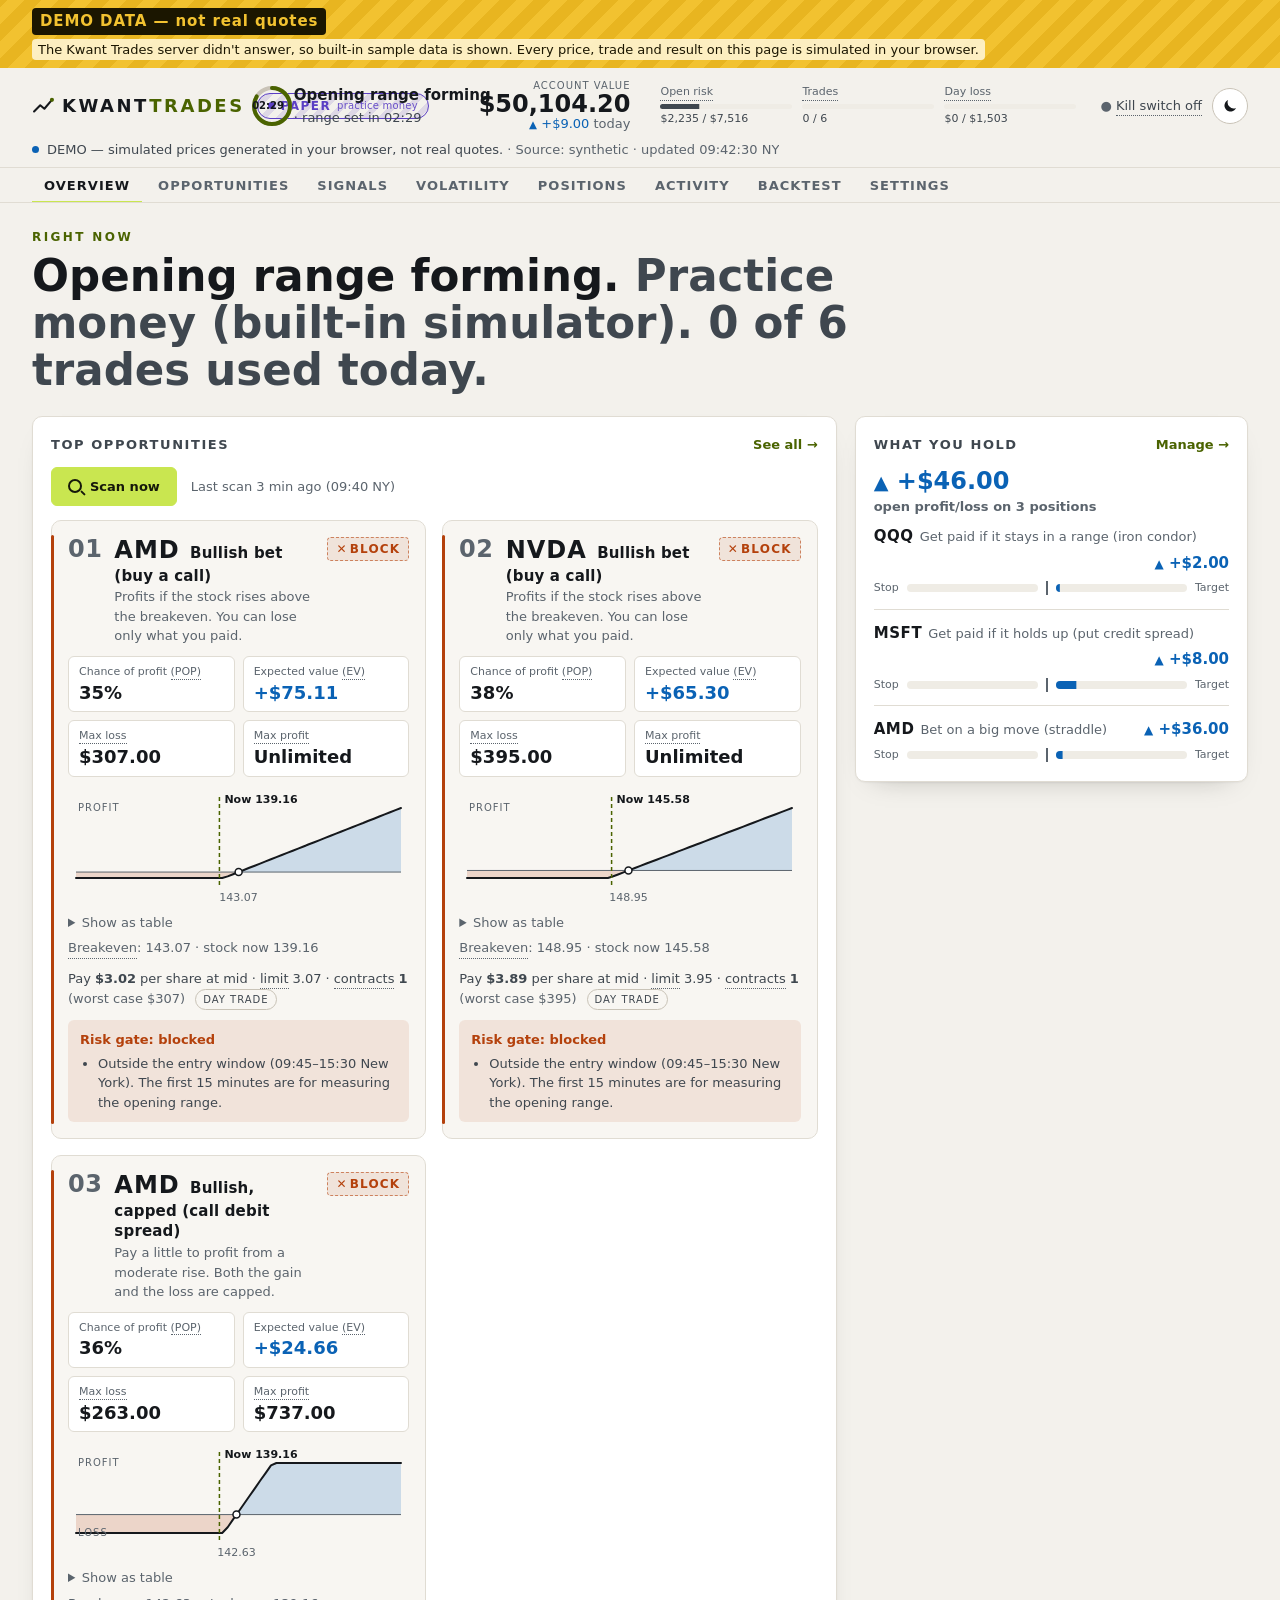
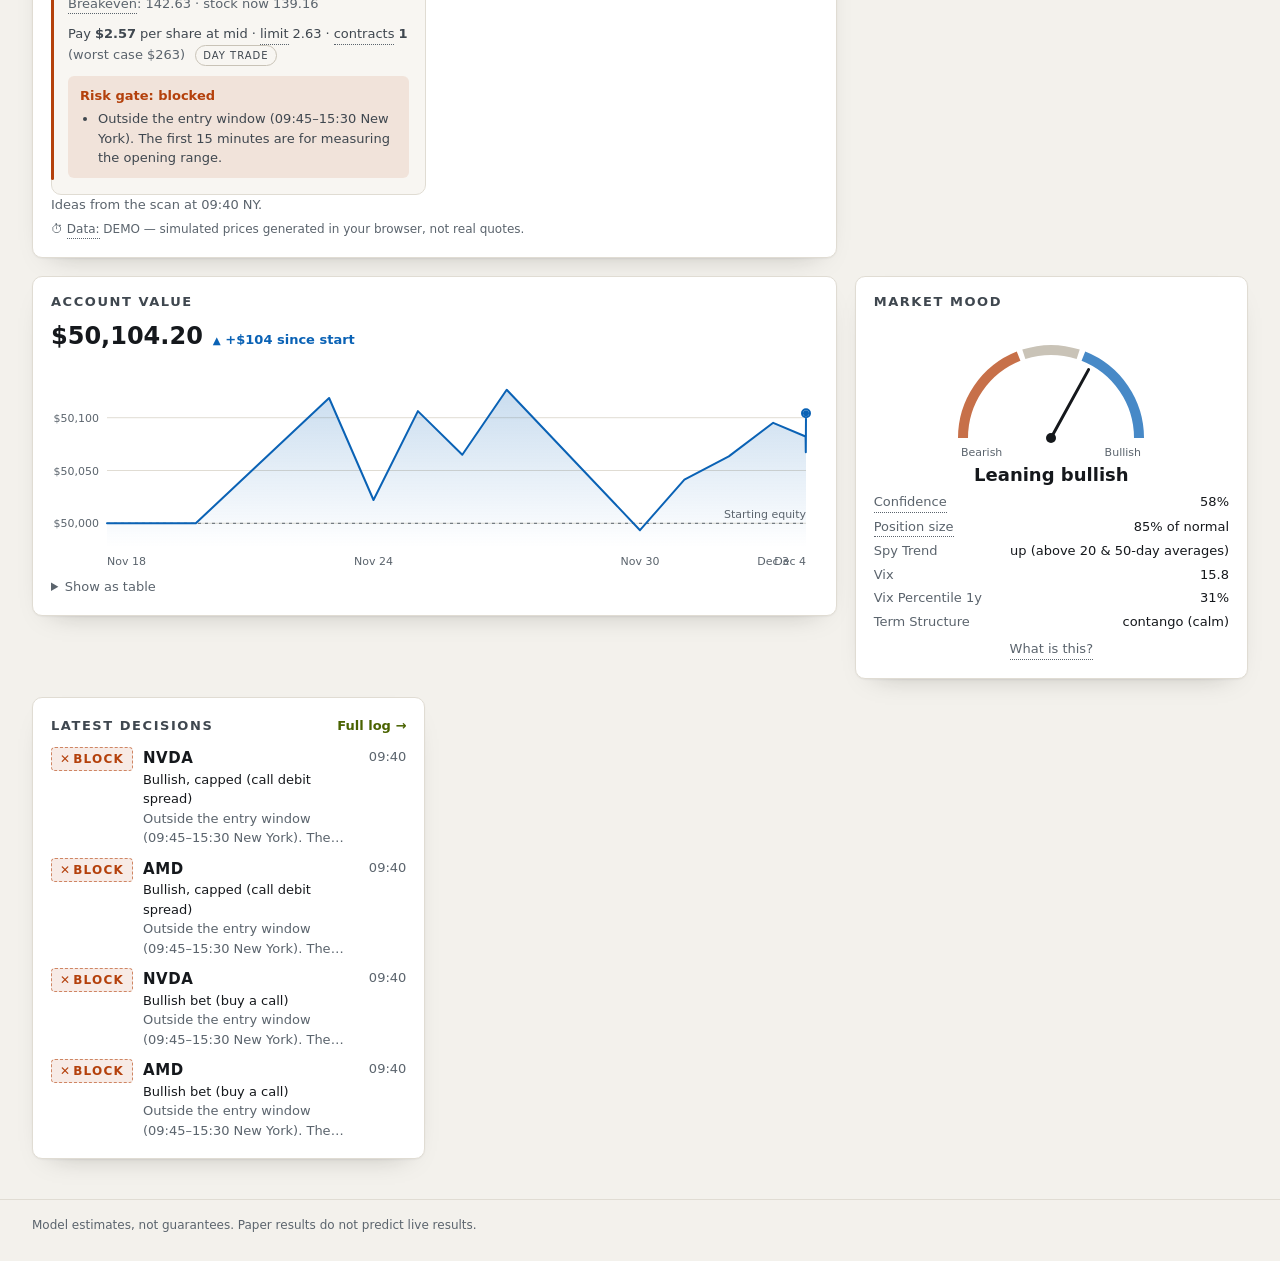
==== kwanttrades/web/static/index.html @ 441bd04f "Initial commit: Kwant Trades Options scanning and paper-trading system: volatility surface and forec" ====
<!doctype html>
<html lang="en">
<head>
  <meta charset="utf-8">
  <meta name="viewport" content="width=device-width, initial-scale=1, viewport-fit=cover">
  <meta name="theme-color" content="#0f1215">
  <meta name="apple-mobile-web-app-capable" content="yes">
  <meta name="mobile-web-app-capable" content="yes">
  <meta name="apple-mobile-web-app-status-bar-style" content="black-translucent">
  <meta name="apple-mobile-web-app-title" content="Kwant Trades">
  <link rel="manifest" href="manifest.webmanifest">
  <link rel="apple-touch-icon" href="icons/apple-touch-icon.png">
  <meta name="color-scheme" content="dark light">
  <meta name="referrer" content="no-referrer">
  <title>Kwant Trades</title>
  <link rel="icon" type="image/svg+xml" href="data:image/svg+xml,%3Csvg xmlns='http://www.w3.org/2000/svg' viewBox='0 0 32 32'%3E%3Crect width='32' height='32' rx='7' fill='%230f1215'/%3E%3Cpath d='M5 23 L13 15 L18 19 L27 9' fill='none' stroke='%23d5f25e' stroke-width='3' stroke-linecap='round' stroke-linejoin='round'/%3E%3Ccircle cx='27' cy='9' r='2.6' fill='%23d5f25e'/%3E%3C/svg%3E">
  <script src="js/theme.js"></script>
  <link rel="stylesheet" href="css/app.css">
  <script src="js/pwa.js"></script>
  <script type="module" src="js/main.js"></script>
</head>
<body>
  <a class="skip" href="#main">Skip to content</a>
  <div id="app">
    <main id="main" tabindex="-1"></main>
    <footer class="foot" role="contentinfo">
      <p>Model estimates, not guarantees. Paper results do not predict live results.</p>
    </footer>
  </div>
  <div id="toasts" class="toasts" aria-live="polite"></div>
  <div id="live" class="sr-only" aria-live="polite" aria-atomic="true"></div>
  <noscript><p style="padding:24px">Kwant Trades's dashboard needs JavaScript.</p></noscript>
</body>
</html>
---- kwanttrades/web/static/css/app.css ----
/* Kwant Trades — trading-desk dashboard. Charcoal + bone, one acid-lime accent,
   gain = blue / loss = orange (colour-blind safe, always paired with sign/arrow). */

:root, :root[data-theme="dark"] {
  --bg: #0f1215;
  --surface: #161a1e;
  --surface-2: #1c2126;
  --surface-3: #232a30;
  --line: #2a3239;
  --line-strong: #3a444d;
  --ink: #ebe8e1;
  --ink-2: #b4bbc2;
  --ink-3: #8d969f;
  --accent: #d5f25e;
  --accent-ink: #11140a;
  --accent-text: #d5f25e;
  --accent-soft: rgba(213, 242, 94, 0.12);
  --gain: #63b3ff;
  --gain-soft: rgba(99, 179, 255, 0.16);
  --loss: #ff8f5a;
  --loss-soft: rgba(255, 143, 90, 0.16);
  --warn: #f4c95d;
  --warn-soft: rgba(244, 201, 93, 0.14);
  --practice: #b9a5ff;
  --shadow: 0 1px 0 rgba(255,255,255,0.03) inset, 0 10px 30px -18px rgba(0,0,0,0.8);
  --demo-a: #f4c95d;
  --demo-b: #1d1a10;
  color-scheme: dark;
}
:root[data-theme="light"] {
  --bg: #f3f1ec;
  --surface: #ffffff;
  --surface-2: #f8f6f2;
  --surface-3: #efece5;
  --line: #e0dcd3;
  --line-strong: #c9c3b7;
  --ink: #15181c;
  --ink-2: #3f474f;
  --ink-3: #5b646d;
  --accent: #c9e650;
  --accent-ink: #15180a;
  --accent-text: #4a6300;
  --accent-soft: rgba(110, 140, 0, 0.12);
  --gain: #0a62b5;
  --gain-soft: rgba(10, 98, 181, 0.1);
  --loss: #b4410c;
  --loss-soft: rgba(180, 65, 12, 0.1);
  --warn: #8a6100;
  --warn-soft: rgba(196, 140, 0, 0.14);
  --practice: #5b3fc4;
  --shadow: 0 1px 2px rgba(20, 20, 10, 0.05), 0 12px 28px -20px rgba(20, 20, 10, 0.35);
  --demo-a: #f2c230;
  --demo-b: #fff6d6;
  color-scheme: light;
}

:root {
  --font-display: "Bahnschrift", "DIN Alternate", "Barlow Semi Condensed", "Roboto Condensed", "Arial Narrow", system-ui, sans-serif;
  --font-body: "Segoe UI Variable Text", "Segoe UI", system-ui, -apple-system, "Helvetica Neue", Roboto, Arial, sans-serif;
  --font-mono: "Cascadia Mono", "SF Mono", ui-monospace, Consolas, monospace;
  --fs-xs: 0.75rem; --fs-s: 0.8125rem; --fs-m: 0.9375rem; --fs-l: 1.125rem; --fs-xl: 1.5rem; --fs-2xl: 2.125rem; --fs-3xl: 3.25rem;
  --r: 10px; --r-s: 6px;
  --gutter: clamp(16px, 3vw, 32px);
  --ease: cubic-bezier(0.2, 0.7, 0.2, 1);
  --spring: cubic-bezier(0.3, 1.4, 0.5, 1);
}

*, *::before, *::after { box-sizing: border-box; }
[hidden] { display: none !important; }
html { -webkit-text-size-adjust: 100%; }
body {
  margin: 0; background: var(--bg); color: var(--ink);
  font: 400 var(--fs-m)/1.5 var(--font-body);
  font-feature-settings: "tnum" 1; overflow-x: hidden;
  transition: background-color .3s var(--ease), color .3s var(--ease);
}
h1, h2, h3, h4 { font-family: var(--font-display); font-weight: 600; letter-spacing: 0.01em; margin: 0; line-height: 1.15; }
p { margin: 0; }
a { color: var(--accent-text); }
button, input, select, textarea { font: inherit; color: inherit; }
.num, .val, td.num, dd { font-variant-numeric: tabular-nums; }
.mono { font-family: var(--font-mono); font-size: var(--fs-xs); word-break: break-all; }
.small { font-size: var(--fs-s); }
.muted { color: var(--ink-3); }
.sr-only { position: absolute !important; width: 1px; height: 1px; overflow: hidden; clip: rect(0 0 0 0); white-space: nowrap; }
.skip { position: absolute; left: 12px; top: -60px; z-index: 100; background: var(--accent); color: var(--accent-ink); padding: 8px 14px; border-radius: var(--r-s); font-weight: 600; }
.skip:focus { top: 12px; }
:focus-visible { outline: 2px solid var(--accent-text); outline-offset: 2px; border-radius: 4px; }
[data-theme="dark"] :focus-visible { outline-color: var(--accent); }

/* ---------------------------------------------------------------- demo banner */
.demo-banner {
  display: flex; flex-wrap: wrap; gap: 4px 12px; align-items: center;
  padding: 8px var(--gutter);
  background: repeating-linear-gradient(-45deg, var(--demo-a) 0 12px, #e8b520 12px 24px);
  color: #1b1600; font-size: var(--fs-s);
}
.demo-banner strong { font-family: var(--font-display); font-size: var(--fs-m); letter-spacing: .06em; background: #1b1600; color: var(--demo-a); padding: 2px 8px; border-radius: 4px; }
.demo-banner span { background: rgba(255, 246, 214, .88); padding: 1px 6px; border-radius: 4px; }
.demo-exit { color: #1b1600; font-weight: 600; margin-left: auto; background: rgba(255,246,214,.88); padding: 1px 6px; border-radius: 4px; }

/* ---------------------------------------------------------------- header strip */
.hdr {
  position: sticky; top: 0; z-index: 50;
  background: color-mix(in srgb, var(--bg) 88%, transparent);
  backdrop-filter: blur(10px); -webkit-backdrop-filter: blur(10px);
  border-bottom: 1px solid var(--line);
}
.hdr-row {
  display: grid; align-items: center; gap: 12px 24px;
  grid-template-columns: auto auto 1fr auto auto;
  grid-template-areas: "id market eq meters tools";
  padding: 10px var(--gutter) 6px;
}
.hdr-id { grid-area: id; display: flex; align-items: center; gap: 12px; min-width: 0; }
.hdr-market { grid-area: market; display: flex; align-items: center; gap: 10px; min-width: 0; }
.hdr-eq { grid-area: eq; display: grid; justify-items: end; line-height: 1.1; border-radius: var(--r-s); padding: 2px 6px; }
.meters { grid-area: meters; display: grid; grid-template-columns: repeat(3, minmax(92px, 132px)); gap: 10px; }
.hdr-tools { grid-area: tools; display: flex; align-items: center; gap: 10px; }
.hdr-sub { display: flex; align-items: center; gap: 8px; padding: 0 var(--gutter) 8px; color: var(--ink-2); min-width: 0; }
.hdr-note { min-width: 0; overflow: hidden; text-overflow: ellipsis; }
.warn-txt { color: var(--warn); font-weight: 600; }

.brand { display: inline-flex; align-items: center; gap: 8px; text-decoration: none; color: var(--ink); }
.brand-word { font-family: var(--font-display); font-weight: 700; font-size: var(--fs-l); letter-spacing: .14em; }
.brand-edge { color: var(--accent-text); }
.bm-line { fill: none; stroke: var(--ink); stroke-width: 3; stroke-linecap: round; stroke-linejoin: round; }
.bm-dot { fill: var(--accent); }
[data-theme="light"] .bm-dot { fill: var(--accent-text); }

.mode-badge {
  display: inline-flex; align-items: center; gap: 6px; white-space: nowrap;
  font: 600 var(--fs-xs)/1 var(--font-display); letter-spacing: .12em;
  padding: 6px 10px; border-radius: 999px; border: 1px solid var(--line-strong); color: var(--ink-2);
}
.mb-dot { width: 7px; height: 7px; border-radius: 50%; background: var(--ink-3); }
.mode-scan .mb-dot, .mode-shadow .mb-dot { background: var(--accent-text); animation: blink 1.6s ease-in-out infinite; }
[data-theme="dark"] .mode-scan .mb-dot, [data-theme="dark"] .mode-shadow .mb-dot { background: var(--accent); }
.mode-badge.practice {
  color: var(--practice); border-color: var(--practice);
  background: repeating-linear-gradient(-45deg, transparent 0 6px, color-mix(in srgb, var(--practice) 14%, transparent) 6px 12px);
}
.mode-badge.practice .mb-dot { background: var(--practice); animation: blink 1.6s ease-in-out infinite; }
.mb-sub { font: 500 10px/1 var(--font-body); letter-spacing: .02em; text-transform: none; opacity: .9; }

.mk-text { display: grid; gap: 2px; min-width: 0; }
.mk-state { font-family: var(--font-display); font-weight: 600; font-size: var(--fs-m); white-space: nowrap; }
.mk-count { color: var(--ink-2); font-size: var(--fs-s); white-space: nowrap; }
.mk-visual { position: relative; display: inline-grid; place-items: center; min-width: 14px; }
.ring-txt { position: absolute; font-size: 10px; font-weight: 600; }
.ring-bg { fill: none; stroke: var(--line-strong); }
.ring-fg { fill: none; stroke: var(--accent); stroke-linecap: round; transition: stroke-dashoffset 1s linear; }
[data-theme="light"] .ring-fg { stroke: var(--accent-text); }
.mk-dot { width: 10px; height: 10px; border-radius: 50%; background: var(--ink-3); }
.mk-dot.open { background: var(--gain); box-shadow: 0 0 0 0 var(--gain); animation: ping 2.4s var(--ease) infinite; }
.mk-dot.pre { background: var(--warn); }
.mk-dot.closed { background: transparent; border: 2px solid var(--ink-3); }

.bar { display: block; height: 4px; border-radius: 4px; background: var(--surface-3); overflow: hidden; width: 140px; max-width: 100%; }
.bar-fill { display: block; height: 100%; width: 100%; background: var(--accent); transform-origin: left; transition: transform .8s var(--ease); }
[data-theme="light"] .bar-fill { background: var(--accent-text); }

.eq-lbl { color: var(--ink-3); text-transform: uppercase; letter-spacing: .1em; font-size: 10px; }
.eq-val { font-family: var(--font-display); font-size: var(--fs-xl); font-weight: 600; }
.eq-day { white-space: nowrap; }

.hm { display: grid; gap: 3px; min-width: 0; }
.hm-lbl { color: var(--ink-3); font-size: 11px; white-space: nowrap; }
.meter { display: grid; gap: 2px; }
.meter-track { display: block; height: 5px; border-radius: 5px; background: var(--surface-3); overflow: hidden; }
.meter-fill { display: block; height: 100%; width: 100%; transform-origin: left; background: var(--ink-2); transition: transform .8s var(--ease), background-color .3s; }
.meter.hot .meter-fill { background: var(--warn); }
.meter.max .meter-fill { background: var(--loss); }
.meter-text { font-size: 11px; color: var(--ink-2); white-space: nowrap; font-variant-numeric: tabular-nums; }

.kill { font-size: var(--fs-s); white-space: nowrap; }
.kill-off { color: var(--ink-3); }
.kill-off .term { color: var(--ink-2); }
.kill-on { color: var(--accent-ink); background: var(--loss); padding: 4px 10px; border-radius: 999px; font-weight: 700; animation: alarm 1.2s ease-in-out infinite; }
.kill-on .term { color: inherit; border-color: currentColor; }

.live-dot { width: 7px; height: 7px; border-radius: 50%; background: var(--gain); flex: none; }
.live-dot.beat { animation: beat .9s var(--ease); }
.live-dot.stale { background: var(--warn); }

.icon-btn {
  display: inline-grid; place-items: center; width: 36px; height: 36px; border-radius: 50%;
  border: 1px solid var(--line-strong); background: var(--surface); cursor: pointer;
  transition: transform .2s var(--spring), background-color .2s;
}
.icon-btn:hover { background: var(--surface-3); }
.icon-btn:active { transform: scale(.92); }
.ico { fill: none; stroke: currentColor; stroke-width: 1.8; stroke-linecap: round; }
.ico-moon { fill: currentColor; stroke: none; }
.theme-btn .ico { grid-area: 1 / 1; transition: transform .45s var(--spring), opacity .25s; }
[data-theme="dark"] .theme-btn .ico-moon, [data-theme="light"] .theme-btn .ico-sun { transform: rotate(-90deg) scale(.4); opacity: 0; }

/* ---------------------------------------------------------------- tabs */
.tabs { position: relative; border-bottom: 1px solid var(--line); overflow-x: auto; scrollbar-width: none; padding: 0 var(--gutter); }
.tabs::-webkit-scrollbar { display: none; }
.tabs ul { display: flex; gap: 4px; list-style: none; margin: 0; padding: 0; width: max-content; }
.tabs a {
  display: block; padding: 11px 12px 10px; text-decoration: none; color: var(--ink-3);
  font: 600 var(--fs-s)/1 var(--font-display); letter-spacing: .08em; text-transform: uppercase; white-space: nowrap;
  transition: color .2s;
}
.tabs a:hover { color: var(--ink); }
.tabs a[aria-current="page"] { color: var(--ink); }
.tab-ink {
  position: absolute; left: 0; bottom: -1px; height: 2px; width: 100px; background: var(--accent);
  transform-origin: left; transition: transform .35s var(--ease);
}
.tabs ul { position: relative; }
.tab-ink { margin-left: var(--gutter); }

/* ---------------------------------------------------------------- layout */
main { padding: 22px var(--gutter) 40px; max-width: 1480px; margin: 0 auto; outline: none; min-height: 60vh; }
.view { opacity: 0; transform: translateY(8px); transition: opacity .28s var(--ease), transform .28s var(--ease); }
.view.in { opacity: 1; transform: none; }
.view.out { opacity: 0; transform: translateY(-6px); transition-duration: .14s; }
div.grid { display: grid; grid-template-columns: repeat(3, minmax(0, 1fr)); gap: 18px; align-items: start; }
div.grid.inner { grid-template-columns: repeat(3, minmax(0, 1fr)); }
.span-2 { grid-column: span 2; }
.span-3 { grid-column: 1 / -1; }
.vol-host { min-width: 0; }

.panel {
  background: var(--surface); border: 1px solid var(--line); border-radius: var(--r);
  padding: 18px; box-shadow: var(--shadow); min-width: 0;
}
.panel.bare { background: transparent; border: 0; box-shadow: none; padding: 0; }
.panel.bare > .panel-head { display: none; }
.panel-head { display: flex; align-items: baseline; justify-content: space-between; gap: 12px; margin-bottom: 12px; }
.panel-head h2 { font-size: var(--fs-s); text-transform: uppercase; letter-spacing: .12em; color: var(--ink-2); }
.panel-note { color: var(--ink-3); font-size: var(--fs-s); margin: -4px 0 12px; }
.toolbar { display: grid; gap: 10px; }
.toolbar-row { display: flex; flex-wrap: wrap; align-items: flex-start; justify-content: space-between; gap: 16px; }
.screen-title { font-size: var(--fs-2xl); font-weight: 700; letter-spacing: .01em; margin-bottom: 4px; }
.list-meta { margin: 0 0 10px; }

.hero { padding: 6px 0 22px; max-width: 980px; }
.eyebrow { font: 600 var(--fs-xs)/1 var(--font-display); letter-spacing: .2em; text-transform: uppercase; color: var(--accent-text); margin-bottom: 10px; }
.hero-line { font-family: var(--font-display); font-size: clamp(1.5rem, 3.4vw, var(--fs-3xl)); line-height: 1.08; font-weight: 600; color: var(--ink-2); }
.hero-line .hl { color: var(--ink); }

.card-grid { display: grid; gap: 16px; }
.card-grid.two { grid-template-columns: repeat(auto-fill, minmax(min(100%, 420px), 1fr)); }
.card-grid.three { grid-template-columns: repeat(auto-fill, minmax(min(100%, 260px), 1fr)); }
.card {
  background: var(--surface-2); border: 1px solid var(--line); border-radius: var(--r); padding: 16px;
  display: grid; gap: 10px; align-content: start; min-width: 0; position: relative;
  transition: border-color .2s, transform .25s var(--ease);
}
.panel.bare .card { background: var(--surface); box-shadow: var(--shadow); }
.card:hover { border-color: var(--line-strong); }
.card h4 { font-size: var(--fs-xs); text-transform: uppercase; letter-spacing: .12em; color: var(--ink-3); margin-top: 4px; }

/* ---------------------------------------------------------------- idea cards */
.idea::before { content: ""; position: absolute; left: -1px; top: 14px; bottom: 14px; width: 3px; border-radius: 3px; background: var(--line-strong); }
.idea.is-pass::before { background: var(--gain); }
.idea.is-block::before { background: var(--loss); }
.idea-head { display: grid; grid-template-columns: auto 1fr auto; gap: 12px; align-items: start; }
.rank { font: 700 var(--fs-xl)/1 var(--font-display); color: var(--ink-3); letter-spacing: .02em; }
.idea-title h3 { font-size: var(--fs-l); }
.sym { font-family: var(--font-display); font-weight: 700; letter-spacing: .04em; }
.idea-title .sym { font-size: var(--fs-xl); margin-right: 4px; }
.strat-label { font-family: var(--font-body); font-weight: 600; font-size: var(--fs-m); color: var(--ink); }
.strat-what { color: var(--ink-3); font-size: var(--fs-s); margin-top: 2px; }
.stats { display: grid; grid-template-columns: repeat(4, minmax(0, 1fr)); gap: 8px; margin: 0; }
.stats.four dd { white-space: normal; }
.card-grid.three .stats { grid-template-columns: repeat(2, minmax(0, 1fr)); }
.stats.four { grid-template-columns: repeat(4, minmax(0, 1fr)); }
.stat { background: var(--surface); border: 1px solid var(--line); border-radius: var(--r-s); padding: 8px 10px; min-width: 0; }
.panel.bare .card .stat { background: var(--surface-2); }
.stat dt { font-size: 11px; color: var(--ink-3); line-height: 1.25; }
.stat dd { margin: 2px 0 0; font: 600 var(--fs-l)/1.2 var(--font-display); white-space: nowrap; overflow: hidden; text-overflow: ellipsis; }
.stat dd.gain, .val.gain, .gain { color: var(--gain); }
.stat dd.loss, .val.loss, .loss { color: var(--loss); }
.val.flat { color: var(--ink-2); }
.val { white-space: nowrap; }
.arw { font-size: .8em; }
.price-line { color: var(--ink-2); display: flex; flex-wrap: wrap; gap: 0 4px; align-items: baseline; }
.be-line { margin-top: -4px; }
.pill { display: inline-block; font-size: 10px; text-transform: uppercase; letter-spacing: .1em; border: 1px solid var(--line-strong); border-radius: 999px; padding: 2px 7px; color: var(--ink-2); margin-left: 6px; }
.rationale { margin: 0; padding-left: 18px; color: var(--ink-2); font-size: var(--fs-s); display: grid; gap: 4px; }
.rationale li::marker { color: var(--accent-text); }
.greeks { line-height: 1.8; }

.chip { display: inline-flex; align-items: center; gap: 2px; font: 700 var(--fs-xs)/1 var(--font-display); letter-spacing: .1em; padding: 5px 8px; border-radius: 4px; white-space: nowrap; }
.chip.pass { background: var(--gain-soft); color: var(--gain); border: 1px solid color-mix(in srgb, var(--gain) 45%, transparent); }
.chip.block { background: var(--loss-soft); color: var(--loss); border: 1px dashed color-mix(in srgb, var(--loss) 60%, transparent); }
.chip.neutral { color: var(--ink-3); border: 1px solid var(--line); }

.decision { border-radius: var(--r-s); padding: 10px 12px; font-size: var(--fs-s); }
.decision.pass { background: var(--gain-soft); }
.decision.block { background: var(--loss-soft); }
.decision.none { background: var(--surface-3); }
.decision-title { font-weight: 700; margin-bottom: 4px; }
.decision.pass .decision-title { color: var(--gain); }
.decision.block .decision-title { color: var(--loss); }
.decision ul { margin: 0; padding-left: 18px; color: var(--ink-2); }

.side { font-weight: 700; font-size: var(--fs-xs); text-transform: uppercase; letter-spacing: .08em; }
.side.buy { color: var(--gain); }
.side.sell { color: var(--loss); }
.flag { display: inline-block; font-size: 11px; font-weight: 700; padding: 2px 7px; border-radius: 999px; white-space: nowrap; cursor: help; }
.flag.cheap { color: var(--gain); background: var(--gain-soft); }
.flag.rich { color: var(--loss); background: var(--loss-soft); }

/* jargon term */
.term {
  background: none; border: 0; padding: 0; margin: 0; cursor: help; color: inherit; font: inherit;
  border-bottom: 1px dotted var(--ink-3); line-height: inherit; text-align: inherit;
}
.term:hover { color: var(--ink); border-bottom-color: var(--accent-text); }
.lbl { display: inline; }
.tip {
  position: fixed; left: 0; top: 0; z-index: 90; pointer-events: none;
  background: var(--ink); color: var(--bg); border-radius: var(--r-s); padding: 10px 12px; font-size: var(--fs-s); line-height: 1.4;
  display: grid; gap: 3px; box-shadow: 0 12px 30px -10px rgba(0,0,0,.5);
}
.tip strong { font-family: var(--font-display); letter-spacing: .04em; }
.tip.in { animation: tipIn .16s var(--ease); }

/* tables */
.tbl-wrap { overflow-x: auto; max-width: 100%; border-radius: var(--r-s); }
.tbl-wrap.tall { max-height: 420px; overflow-y: auto; }
.tbl { width: 100%; border-collapse: collapse; font-size: var(--fs-s); }
.tbl th { text-align: left; font-weight: 600; color: var(--ink-3); font-size: 11px; text-transform: uppercase; letter-spacing: .08em; padding: 8px 10px; border-bottom: 1px solid var(--line-strong); white-space: nowrap; position: sticky; top: 0; background: var(--surface); }
.tbl td { padding: 9px 10px; border-bottom: 1px solid var(--line); vertical-align: top; }
.tbl.compact td, .tbl.compact th { padding: 6px 8px; }
.tbl .num { text-align: right; white-space: nowrap; }
.tbl tbody tr { transition: background-color .15s; }
.tbl tbody tr:hover { background: var(--surface-3); }
.reason { font-size: var(--fs-xs); padding: 2px 8px; border-radius: 999px; background: var(--surface-3); white-space: nowrap; }

/* ---------------------------------------------------------------- charts */
.fig { margin: 0; min-width: 0; }
.chart { position: relative; width: 100%; min-width: 0; }
.chart svg { display: block; overflow: visible; }
.chart-empty { padding: 20px 0; }
.chart-tip {
  position: absolute; left: 0; top: 0; z-index: 5; pointer-events: none;
  background: var(--ink); color: var(--bg); padding: 7px 10px; border-radius: var(--r-s);
  font-size: var(--fs-xs); display: grid; gap: 2px; white-space: nowrap; font-variant-numeric: tabular-nums;
  box-shadow: 0 8px 20px -8px rgba(0,0,0,.5);
}
.axis { fill: var(--ink-3); font-size: 11px; font-family: var(--font-body); font-variant-numeric: tabular-nums; }
.axis.strong { fill: var(--ink); font-weight: 600; }
svg .grid { stroke: var(--line); stroke-width: 1; }
.ref { stroke: var(--ink-3); stroke-dasharray: 3 4; stroke-width: 1; }
.ref.thin { stroke-width: .75; opacity: .6; }
.ln { fill: none; stroke-width: 2; stroke-linejoin: round; stroke-linecap: round; }
.ln-gain { stroke: var(--gain); }
.ln-loss { stroke: var(--loss); }
.ln-ink { stroke: var(--ink); }
.ln-fit { stroke: var(--accent-text); stroke-width: 2; }
[data-theme="dark"] .ln-fit { stroke: var(--accent); }
.stop-gain { stop-color: var(--gain); }
.stop-loss { stop-color: var(--loss); }
.end-dot { stroke: var(--surface); stroke-width: 2; }
.end-dot.gain { fill: var(--gain); } .end-dot.loss { fill: var(--loss); } .end-dot.ink { fill: var(--ink); }
.pulse-ring { fill: none; stroke-width: 2; transform-box: fill-box; transform-origin: center; animation: ringPulse 2.2s var(--ease) infinite; }
.pulse-ring.gain { stroke: var(--gain); } .pulse-ring.loss { stroke: var(--loss); }
.cross { stroke: var(--ink-3); stroke-width: 1; stroke-dasharray: 2 3; }
.hover-dot { fill: var(--ink); stroke: var(--surface); stroke-width: 2; }
.hover-ring { fill: none; stroke: var(--ink); stroke-width: 1.5; }
.zero { stroke: var(--ink-3); stroke-width: 1; }
.zone-gain { fill: var(--gain); opacity: .18; }
.zone-loss { fill: var(--loss); opacity: .18; }
.zone-lbl { font-size: 10px; text-transform: uppercase; letter-spacing: .1em; }
.be-dot { fill: var(--surface); stroke: var(--ink); stroke-width: 1.5; }
.spot { stroke: var(--accent-text); stroke-width: 1.5; stroke-dasharray: 4 3; }
[data-theme="dark"] .spot { stroke: var(--accent); }
.range-band { fill: var(--accent-soft); }
.lv { stroke-width: 1; }
.lv-range { stroke: var(--ink-3); }
.lv-mid { stroke: var(--ink-3); stroke-dasharray: 2 3; }
.lv-entry { stroke: var(--ink); stroke-dasharray: 5 3; }
.lv-stop { stroke: var(--loss); stroke-dasharray: 5 3; }
.lv-target { stroke: var(--gain); stroke-dasharray: 5 3; }
.lv-lbl { font-size: 10px; }
.lv-lbl.lv-stop { fill: var(--loss); } .lv-lbl.lv-target { fill: var(--gain); } .lv-lbl.lv-entry { fill: var(--ink); }
.whisker { stroke: var(--ink-3); stroke-width: 1.5; stroke-linecap: round; }
.dot { stroke: var(--surface); stroke-width: 1.5; }
.dot.call { fill: var(--ink-2); }
.dot.put { fill: var(--surface); stroke: var(--ink-2); stroke-width: 1.5; }
.flag-cheap .dot.call, .flag-cheap .dot.put { fill: var(--gain); stroke: var(--surface); }
.flag-rich .dot.call, .flag-rich .dot.put { fill: var(--loss); stroke: var(--surface); }
.flag-cheap .whisker { stroke: var(--gain); } .flag-rich .whisker { stroke: var(--loss); }
.flag-pulse { fill: none; stroke-width: 1.5; transform-box: fill-box; transform-origin: center; animation: ringPulse 2.4s var(--ease) infinite; }
.flag-cheap .flag-pulse { stroke: var(--gain); } .flag-rich .flag-pulse { stroke: var(--loss); }
.pop-in { animation: popIn .45s var(--spring) both; animation-delay: var(--d, 0ms); transform-box: fill-box; transform-origin: center; }
.draw { stroke-dasharray: 1; stroke-dashoffset: 1; animation: draw 1s var(--ease) forwards; }
.fade-in { animation: fade .8s var(--ease) both; }
.spark { display: block; flex: none; }
.gauge { display: block; margin: 0 auto; overflow: visible; }
.g-arc { fill: none; stroke-width: 10; stroke-linecap: butt; }
.g-loss { stroke: var(--loss); opacity: .75; } .g-flat { stroke: var(--line-strong); } .g-gain { stroke: var(--gain); opacity: .75; }
.needle { stroke: var(--ink); stroke-width: 3; stroke-linecap: round; transition: transform 1.2s var(--spring); }
.needle-hub { fill: var(--ink); }
.table-alt { margin-top: 6px; font-size: var(--fs-s); }
.table-alt summary { cursor: pointer; color: var(--ink-3); width: max-content; }
.table-alt summary:hover { color: var(--ink); }
.table-alt .tbl-wrap { max-height: 240px; overflow: auto; margin-top: 6px; }

.pnl-bars { list-style: none; margin: 0; padding: 0; display: grid; gap: 8px; }
.pnl-bars li { display: grid; grid-template-columns: minmax(0, 1.4fr) minmax(60px, 1fr) auto; gap: 10px; align-items: center; font-size: var(--fs-s); }
.pb-label { min-width: 0; overflow: hidden; text-overflow: ellipsis; }
.pb-track { position: relative; height: 10px; }
.pb-axis { position: absolute; left: 50%; top: -2px; bottom: -2px; width: 1px; background: var(--line-strong); }
.pb-bar { position: absolute; top: 0; height: 100%; width: 50%; border-radius: 3px; transform: scaleX(var(--w)); animation: barIn .7s var(--ease) both; animation-delay: var(--d); }
.pb-bar.gain { left: 50%; transform-origin: left; background: var(--gain); }
.pb-bar.loss { right: 50%; transform-origin: right; background: var(--loss); }
.pb-val { text-align: right; }

/* ---------------------------------------------------------------- scan control */
.scan-ctl { display: grid; gap: 10px; margin-bottom: 14px; }
.toolbar .scan-ctl { margin: 0; justify-items: end; }
.scan-row { display: flex; flex-wrap: wrap; align-items: center; gap: 10px 14px; }
.scan-ico { width: 14px; height: 14px; border-radius: 50%; border: 2px solid currentColor; position: relative; }
.scan-ico::after { content: ""; position: absolute; width: 2px; height: 6px; background: currentColor; right: -4px; bottom: -5px; transform: rotate(-45deg); border-radius: 2px; }
.scan-btn.busy .scan-ico { border-right-color: transparent; animation: spin .8s linear infinite; }
.scan-btn.busy .scan-ico::after { display: none; }
.sweep { list-style: none; margin: 0; padding: 0; display: flex; flex-wrap: wrap; gap: 6px; }
.sw {
  display: inline-flex; align-items: center; gap: 4px; padding: 4px 8px; border-radius: 4px; font: 600 var(--fs-xs)/1 var(--font-display); letter-spacing: .06em;
  border: 1px solid var(--line); color: var(--ink-3); transition: background-color .25s, color .25s, border-color .25s, transform .3s var(--spring);
}
.sw.running { color: var(--accent-ink); background: var(--accent); border-color: var(--accent); transform: translateY(-2px); animation: glow 1s ease-in-out infinite; }
.sw.done { color: var(--ink); border-color: var(--line-strong); background: var(--surface-3); }
.sw.done .sw-ico { color: var(--gain); }
.sw.error { color: var(--loss); border-color: var(--loss); border-style: dashed; }
.sw-ico { min-width: 8px; }

.delay-note { color: var(--ink-3); font-size: var(--fs-xs); margin-top: 6px; }

/* ---------------------------------------------------------------- buttons, inputs */
.btn {
  display: inline-flex; align-items: center; justify-content: center; gap: 8px;
  padding: 9px 16px; border-radius: var(--r-s); border: 1px solid var(--line-strong); background: var(--surface-2);
  font-weight: 600; font-size: var(--fs-s); cursor: pointer; white-space: nowrap; min-height: 38px;
  transition: transform .18s var(--spring), background-color .2s, border-color .2s, box-shadow .2s, opacity .2s;
}
.btn:hover:not(:disabled) { background: var(--surface-3); transform: translateY(-1px); }
.btn:active:not(:disabled) { transform: translateY(0) scale(.97); }
.btn:disabled { opacity: .45; cursor: not-allowed; }
.btn.primary { background: var(--accent); border-color: var(--accent); color: var(--accent-ink); }
.btn.primary:hover:not(:disabled) { background: var(--accent); box-shadow: 0 6px 18px -8px var(--accent); }
.btn.ghost { background: transparent; }
.btn.danger { background: var(--loss); border-color: var(--loss); color: #fff; }
[data-theme="dark"] .btn.danger { color: #1a0d05; }
.btn.danger:hover:not(:disabled) { background: var(--loss); filter: brightness(1.08); }
.btn.danger-ghost { color: var(--loss); border-color: color-mix(in srgb, var(--loss) 55%, transparent); background: transparent; }
.btn.small { padding: 6px 12px; min-height: 32px; }
.linkbtn { background: none; border: 0; padding: 0; color: var(--accent-text); font-weight: 600; font-size: var(--fs-s); cursor: pointer; text-decoration: none; white-space: nowrap; }
.linkbtn:hover { text-decoration: underline; }

.filters { display: flex; flex-wrap: wrap; gap: 10px 14px; align-items: flex-end; margin-bottom: 10px; }
.filters label { display: grid; gap: 4px; font-size: var(--fs-xs); color: var(--ink-3); text-transform: uppercase; letter-spacing: .08em; }
.filters label.check { display: flex; align-items: center; gap: 8px; text-transform: none; letter-spacing: 0; font-size: var(--fs-s); color: var(--ink-2); min-height: 38px; }
select, input[type="text"], input[type="search"], input[type="number"], input[type="time"] {
  background: var(--surface-2); border: 1px solid var(--line-strong); border-radius: var(--r-s);
  padding: 8px 10px; min-height: 38px; font-size: var(--fs-s); color: var(--ink); max-width: 100%;
  transition: border-color .2s, box-shadow .2s;
}
select:focus, input:focus { border-color: var(--accent-text); outline: none; box-shadow: 0 0 0 3px var(--accent-soft); }
input[aria-invalid="true"] { border-color: var(--loss); }
input[type="checkbox"], input[type="radio"] { accent-color: var(--accent-text); width: 18px; height: 18px; margin: 0; }
[data-theme="dark"] input[type="checkbox"], [data-theme="dark"] input[type="radio"] { accent-color: var(--accent); }

.seg { display: inline-flex; border: 1px solid var(--line-strong); border-radius: var(--r-s); padding: 2px; background: var(--surface-2); }
.seg-btn { border: 0; background: transparent; padding: 7px 12px; border-radius: 4px; font-size: var(--fs-s); font-weight: 600; cursor: pointer; color: var(--ink-3); transition: background-color .2s, color .2s; }
.seg-btn[aria-checked="true"] { background: var(--ink); color: var(--bg); }

/* ---------------------------------------------------------------- states */
.state { display: grid; justify-items: start; gap: 6px; padding: 14px 0; }
.state.empty { justify-items: center; text-align: center; padding: 28px 10px; color: var(--ink-2); }
.state-icon { display: grid; place-items: center; width: 34px; height: 34px; border-radius: 50%; border: 1px dashed var(--line-strong); color: var(--ink-3); font-weight: 700; }
.state.err .state-icon { border: 1px solid var(--warn); color: var(--warn); }
.state-title { font-weight: 600; color: var(--ink); }
.state.err { color: var(--ink-2); }
.stale { margin-top: 10px; font-size: var(--fs-xs); color: var(--warn); }
.skeleton { display: grid; gap: 10px; padding: 8px 0; }
.skeleton span { height: 12px; border-radius: 6px; background: linear-gradient(90deg, var(--surface-3) 0%, var(--line) 50%, var(--surface-3) 100%); background-size: 200% 100%; animation: shimmer 1.4s linear infinite; }

/* entrance + flash */
.enter { animation: enter .5s var(--ease) both; animation-delay: var(--d, 0ms); }
.flash-gain { animation: flashGain 1s var(--ease); }
.flash-loss { animation: flashLoss 1s var(--ease); }

/* ---------------------------------------------------------------- overview */
.big-figure { font: 600 var(--fs-xl)/1.2 var(--font-display); margin-bottom: 10px; display: flex; flex-wrap: wrap; align-items: baseline; gap: 4px 10px; }
.big-figure .small { font-family: var(--font-body); }
.pos-mini { list-style: none; margin: 0; padding: 0; display: grid; gap: 12px; }
.pos-mini li { display: grid; gap: 6px; padding-bottom: 12px; border-bottom: 1px solid var(--line); }
.pos-mini li:last-child { border-bottom: 0; padding-bottom: 0; }
.pm-top { display: flex; flex-wrap: wrap; align-items: baseline; gap: 4px 6px; }
.pm-pnl { margin-left: auto; font-weight: 600; }
.regime { display: grid; gap: 8px; justify-items: center; }
.regime-word { font: 600 var(--fs-l)/1 var(--font-display); }
.kv { display: grid; grid-template-columns: auto auto; gap: 4px 14px; margin: 0; font-size: var(--fs-s); width: 100%; }
.kv dt { color: var(--ink-3); text-transform: capitalize; }
.kv dd { margin: 0; text-align: right; }
.dec-mini { list-style: none; margin: 0; padding: 0; display: grid; gap: 10px; }
.dec-mini li { display: grid; grid-template-columns: auto 1fr auto; gap: 10px; align-items: start; }
.dm-main { min-width: 0; display: grid; }
.dm-reason { overflow: hidden; text-overflow: ellipsis; display: -webkit-box; -webkit-line-clamp: 2; -webkit-box-orient: vertical; }

/* ---------------------------------------------------------------- signals */
.sig-head { display: flex; justify-content: space-between; align-items: center; gap: 12px; }
.sig-head h3 .sym { font-size: var(--fs-xl); }
.dir { display: grid; gap: 4px; }
.dir-track { position: relative; height: 12px; border-radius: 6px; background: var(--surface-3); overflow: hidden; }
.dir-zero { position: absolute; left: 50%; top: 0; bottom: 0; width: 2px; margin-left: -1px; background: var(--ink-3); z-index: 1; }
.dir-fill { position: absolute; top: 0; bottom: 0; width: 50%; transition: transform .9s var(--ease); }
.dir-fill.pos { left: 50%; transform-origin: left; background: var(--gain); }
.dir-fill.neg { right: 50%; transform-origin: right; background: var(--loss); }
.dir-scale { display: flex; justify-content: space-between; font-size: 10px; }
.dir-word { font-size: var(--fs-s); }
.comps { display: flex; flex-wrap: wrap; gap: 6px; }
.comp { position: relative; display: inline-flex; align-items: center; gap: 6px; padding: 5px 9px 7px; border-radius: 6px; border: 1px solid var(--line); font-size: var(--fs-xs); font-weight: 600; cursor: help; overflow: hidden; }
.comp-v { font-variant-numeric: tabular-nums; }
.comp.gain .comp-v { color: var(--gain); } .comp.loss .comp-v { color: var(--loss); } .comp.flat .comp-v, .comp.none { color: var(--ink-3); }
.comp-c { position: absolute; left: 0; bottom: 0; height: 2px; width: 100%; background: currentColor; transform-origin: left; transform: scaleX(var(--c)); opacity: .5; }
.comp.gain .comp-c { background: var(--gain); } .comp.loss .comp-c { background: var(--loss); }
.sig-split { display: grid; grid-template-columns: minmax(0, 1.3fr) minmax(0, 1fr); gap: 16px; }
.orb-state { font: 600 10px/1 var(--font-body); letter-spacing: .04em; text-transform: none; padding: 3px 7px; border-radius: 999px; background: var(--surface-3); color: var(--ink-2); margin-left: 4px; }
.st-triggered { background: var(--accent); color: var(--accent-ink); }
.st-failed { background: var(--loss-soft); color: var(--loss); }
.st-target_hit { background: var(--gain-soft); color: var(--gain); }
.volview { display: grid; gap: 8px; }
.vb-row { display: grid; grid-template-columns: 70px 1fr auto; gap: 8px; align-items: center; }
.vb { display: block; height: 8px; border-radius: 4px; background: var(--surface-3); overflow: hidden; }
.vb-fill { display: block; height: 100%; width: 100%; transform-origin: left; transition: transform .9s var(--ease); }
.vb-fill.iv { background: var(--ink-2); }
.vb-fill.rv { background: var(--accent-text); }
[data-theme="dark"] .vb-fill.rv { background: var(--accent); }

/* ---------------------------------------------------------------- volatility */
.legend { list-style: none; margin: 0 0 8px; padding: 0; display: flex; flex-wrap: wrap; gap: 6px 16px; color: var(--ink-2); }
.legend li { display: inline-flex; align-items: center; gap: 6px; }
.lg-dot { width: 9px; height: 9px; border-radius: 50%; background: var(--ink-2); }
.lg-sq { width: 9px; height: 9px; border: 1.5px solid var(--ink-2); }
.lg-whisk { width: 2px; height: 12px; background: var(--ink-3); }
.lg-line { width: 18px; height: 2px; background: var(--accent-text); }
[data-theme="dark"] .lg-line { background: var(--accent); }
.lg-flag { width: 10px; height: 10px; border-radius: 50%; }
.lg-flag.cheap { background: var(--gain); box-shadow: 0 0 0 3px var(--gain-soft); }
.lg-flag.rich { background: var(--loss); box-shadow: 0 0 0 3px var(--loss-soft); }

/* ---------------------------------------------------------------- positions */
.pos-head { display: flex; justify-content: space-between; gap: 12px; align-items: flex-start; }
.pos-pnl { display: grid; justify-items: end; }
.val.big { font: 600 var(--fs-xl)/1.1 var(--font-display); border-radius: 4px; padding: 0 4px; }
.pp-pair { display: grid; grid-template-columns: auto 1fr 2px 1fr auto; align-items: center; gap: 8px; }
.pp { display: block; height: 8px; border-radius: 4px; background: var(--surface-3); overflow: hidden; }
.pp-fill { display: block; height: 100%; width: 100%; transition: transform .9s var(--ease); }
.pp.stop .pp-fill { background: var(--loss); transform-origin: right; }
.pp.target .pp-fill { background: var(--gain); transform-origin: left; }
.pp-mid { width: 2px; height: 14px; background: var(--ink-3); }
.pp-lbl { color: var(--ink-3); font-size: 11px; }
.pos-foot { display: flex; flex-wrap: wrap; justify-content: space-between; align-items: flex-start; gap: 10px; }
.pos-act { display: grid; justify-items: end; gap: 4px; max-width: 320px; text-align: right; }
.legs-d summary { cursor: pointer; color: var(--ink-3); font-size: var(--fs-s); }
.legs-d[open] { width: 100%; }
.flat-wrap { display: grid; justify-items: end; gap: 4px; max-width: 320px; text-align: right; }
.live { position: relative; }

/* ---------------------------------------------------------------- activity */
.dec-list { list-style: none; margin: 0; padding: 0; display: grid; gap: 10px; }
.dec-list > li { border: 1px solid var(--line); border-left-width: 3px; border-radius: var(--r-s); padding: 10px 12px; display: grid; gap: 4px; background: var(--surface-2); }
.dec-list > li.pass { border-left-color: var(--gain); }
.dec-list > li.block { border-left-color: var(--loss); border-left-style: dashed; }
.dl-top { display: flex; flex-wrap: wrap; align-items: center; gap: 6px 10px; }
.dl-top time { margin-left: auto; }
.dl-reasons { margin: 0; padding-left: 18px; color: var(--ink-2); }
.news { list-style: none; margin: 0; padding: 0; display: grid; gap: 14px; }
.news li { display: grid; gap: 4px; padding-bottom: 14px; border-bottom: 1px solid var(--line); }
.news-h { font-weight: 600; line-height: 1.35; overflow-wrap: anywhere; }
.news-h a { color: var(--ink); text-decoration-color: var(--line-strong); }
.news-h a:hover { text-decoration-color: var(--accent-text); }
.sb { display: inline-flex; align-items: center; gap: 8px; }
.sb-track { position: relative; width: 110px; height: 6px; border-radius: 3px; background: var(--surface-3); overflow: hidden; flex: none; }
.sb-zero { position: absolute; left: 50%; top: 0; bottom: 0; width: 1px; background: var(--ink-3); }
.sb-fill { position: absolute; top: 0; bottom: 0; width: 50%; transition: transform .8s var(--ease); }
.sb-fill.pos { left: 50%; transform-origin: left; background: var(--gain); }
.sb-fill.neg { right: 50%; transform-origin: right; background: var(--loss); }

/* ---------------------------------------------------------------- backtest */
.bt-form { display: grid; gap: 14px; }
fieldset { border: 0; padding: 0; margin: 0; min-width: 0; }
legend { font-size: var(--fs-xs); color: var(--ink-3); text-transform: uppercase; letter-spacing: .08em; margin-bottom: 6px; padding: 0; }
.sym-picks { display: flex; flex-wrap: wrap; gap: 6px; }
.sym-picks legend { width: 100%; }
.pick { display: inline-flex; align-items: center; gap: 6px; border: 1px solid var(--line-strong); border-radius: 999px; padding: 4px 10px 4px 6px; font: 600 var(--fs-xs)/1 var(--font-display); letter-spacing: .06em; cursor: pointer; transition: background-color .2s, border-color .2s; }
.pick:has(input:checked) { background: var(--accent-soft); border-color: var(--accent-text); }
.pick input { width: 15px; height: 15px; }
.field { display: grid; gap: 5px; align-content: start; min-width: 0; }
.field > label, .lbl-static { font-weight: 600; font-size: var(--fs-s); }
.field label.check { display: flex; align-items: center; gap: 8px; font-size: var(--fs-s); padding: 3px 0; }
.help { color: var(--ink-3); font-size: var(--fs-xs); line-height: 1.4; }
.hint { color: var(--warn); }
.field-err { color: var(--loss); font-size: var(--fs-xs); font-weight: 600; min-height: 0; }
.field-err:empty { display: none; }
.form-actions { display: flex; flex-wrap: wrap; align-items: center; gap: 10px; }
.form-actions.sticky { position: sticky; bottom: 0; background: var(--surface); padding: 12px 0 2px; border-top: 1px solid var(--line); margin-top: 6px; z-index: 2; }
.caveats { border: 2px solid var(--warn); background: var(--warn-soft); border-radius: var(--r); padding: 14px 16px; margin-bottom: 14px; }
.caveats h3 { font-size: var(--fs-m); color: var(--warn); margin-bottom: 6px; letter-spacing: .06em; text-transform: uppercase; }
.caveats ul { margin: 0; padding-left: 20px; display: grid; gap: 4px; color: var(--ink); font-size: var(--fs-s); }
.bt-progress { display: grid; gap: 8px; margin-bottom: 14px; }
.bt-progress .bar { width: 100%; height: 6px; }
.pulse-dot { display: inline-block; width: 8px; height: 8px; border-radius: 50%; background: var(--accent-text); animation: blink 1s ease-in-out infinite; }
.tiles { display: grid; grid-template-columns: repeat(auto-fill, minmax(130px, 1fr)); gap: 10px; margin: 0 0 16px; }
.tile { background: var(--surface-2); border: 1px solid var(--line); border-radius: var(--r-s); padding: 10px 12px; }
.tile dt { font-size: 11px; color: var(--ink-3); }
.tile dd { margin: 4px 0 0; font: 600 var(--fs-l)/1.1 var(--font-display); }
.bt-results h3 { font-size: var(--fs-xs); text-transform: uppercase; letter-spacing: .12em; color: var(--ink-3); margin: 16px 0 8px; }
.bt-results .caveats h3 { margin-top: 0; color: var(--warn); font-size: var(--fs-m); }
.two-col { display: grid; grid-template-columns: repeat(auto-fit, minmax(min(100%, 280px), 1fr)); gap: 20px; }

/* ---------------------------------------------------------------- settings */
.cfg-form { display: grid; gap: 22px; }
.cfg-sec { display: grid; gap: 10px; }
.cfg-sec legend { font: 700 var(--fs-m)/1.2 var(--font-display); color: var(--ink); text-transform: none; letter-spacing: .02em; }
.fields { display: grid; grid-template-columns: repeat(auto-fill, minmax(min(100%, 240px), 1fr)); gap: 16px 20px; }
.field.wide { grid-column: 1 / -1; }
.with-unit, .pair { display: flex; align-items: center; gap: 8px; flex-wrap: wrap; }
.with-unit input { width: 120px; }
.pair input { width: 76px; }
.unit { color: var(--ink-3); font-size: var(--fs-xs); }
.locked { font-size: var(--fs-s); color: var(--ink-2); }
.switch { cursor: pointer; }
.switch input { position: absolute; opacity: 0; width: 1px; height: 1px; }
.sw-track { position: relative; width: 38px; height: 22px; border-radius: 11px; background: var(--surface-3); border: 1px solid var(--line-strong); flex: none; transition: background-color .25s; }
.sw-track::after { content: ""; position: absolute; top: 2px; left: 2px; width: 16px; height: 16px; border-radius: 50%; background: var(--ink-2); transition: transform .3s var(--spring), background-color .25s; }
.switch input:checked + .sw-track { background: var(--accent); border-color: var(--accent); }
.switch input:checked + .sw-track::after { transform: translateX(16px); background: var(--accent-ink); }
.switch input:focus-visible + .sw-track { outline: 2px solid var(--accent-text); outline-offset: 2px; }
.sess-grid { display: grid; gap: 12px; margin-bottom: 14px; }
.sess-opt { display: grid; gap: 4px; }
.sess-btn { justify-content: space-between; width: 100%; }
.sess-btn .pill { margin-left: 8px; }
.sess-stop { display: grid; gap: 4px; padding-top: 12px; border-top: 1px solid var(--line); margin-bottom: 14px; justify-items: start; }
.live-note { border: 1px solid var(--line-strong); border-left: 3px solid var(--ink); border-radius: var(--r-s); padding: 10px 12px; font-size: var(--fs-s); color: var(--ink-2); background: var(--surface-2); }
.live-note strong { color: var(--ink); display: block; margin-bottom: 2px; }

/* ---------------------------------------------------------------- dialogs, toasts, footer */
.dlg {
  border: 1px solid var(--line-strong); border-radius: var(--r); background: var(--surface); color: var(--ink);
  padding: 22px; width: min(440px, calc(100vw - 32px)); box-shadow: 0 30px 60px -20px rgba(0,0,0,.6);
  animation: dlgIn .22s var(--spring);
}
.dlg::backdrop { background: rgba(5, 7, 9, .55); backdrop-filter: blur(2px); animation: fade .2s var(--ease); }
.dlg.closing { animation: dlgOut .16s var(--ease) forwards; }
.dlg h2 { font-size: var(--fs-xl); margin-bottom: 10px; }
.dlg p { color: var(--ink-2); margin-bottom: 8px; font-size: var(--fs-s); }
.dlg-actions { display: flex; justify-content: flex-end; gap: 10px; margin-top: 18px; flex-wrap: wrap; }
.toasts { position: fixed; right: 16px; bottom: 16px; z-index: 95; display: grid; gap: 8px; width: min(380px, calc(100vw - 32px)); }
.toast { background: var(--ink); color: var(--bg); padding: 11px 14px; border-radius: var(--r-s); font-size: var(--fs-s); box-shadow: 0 14px 30px -12px rgba(0,0,0,.5); animation: toastIn .3s var(--spring); border-left: 4px solid var(--accent); }
.toast.error { border-left-color: var(--loss); }
.toast.out { animation: toastOut .35s var(--ease) forwards; }
.foot { border-top: 1px solid var(--line); padding: 16px var(--gutter) 26px; color: var(--ink-3); font-size: var(--fs-xs); text-align: left; max-width: 1480px; margin: 0 auto; }

/* ---------------------------------------------------------------- keyframes */
@keyframes enter { from { opacity: 0; transform: translateY(12px); } to { opacity: 1; transform: none; } }
@keyframes fade { from { opacity: 0; } to { opacity: 1; } }
@keyframes draw { to { stroke-dashoffset: 0; } }
@keyframes popIn { from { opacity: 0; transform: scale(.3); } to { opacity: 1; transform: none; } }
@keyframes ringPulse { 0% { transform: scale(1); opacity: .8; } 80%, 100% { transform: scale(2.6); opacity: 0; } }
@keyframes blink { 0%, 100% { opacity: 1; } 50% { opacity: .35; } }
@keyframes ping { 0% { box-shadow: 0 0 0 0 color-mix(in srgb, var(--gain) 60%, transparent); } 70%, 100% { box-shadow: 0 0 0 8px transparent; } }
@keyframes beat { 0% { transform: scale(1); } 30% { transform: scale(1.8); } 100% { transform: scale(1); } }
@keyframes alarm { 0%, 100% { opacity: 1; } 50% { opacity: .7; } }
@keyframes spin { to { transform: rotate(360deg); } }
@keyframes glow { 0%, 100% { box-shadow: 0 0 0 0 var(--accent-soft); } 50% { box-shadow: 0 0 0 4px var(--accent-soft); } }
@keyframes shimmer { to { background-position: -200% 0; } }
@keyframes flashGain { 0% { background-color: var(--gain-soft); } 100% { background-color: transparent; } }
@keyframes flashLoss { 0% { background-color: var(--loss-soft); } 100% { background-color: transparent; } }
@keyframes barIn { from { transform: scaleX(0); } }
@keyframes tipIn { from { opacity: 0; } to { opacity: 1; } }
@keyframes dlgIn { from { opacity: 0; transform: translateY(10px) scale(.97); } to { opacity: 1; transform: none; } }
@keyframes dlgOut { to { opacity: 0; transform: translateY(6px) scale(.98); } }
@keyframes toastIn { from { opacity: 0; transform: translateY(12px); } to { opacity: 1; transform: none; } }
@keyframes toastOut { to { opacity: 0; transform: translateX(24px); } }

/* pause looping animations while the tab is hidden */
body.paused *, body.paused *::before, body.paused *::after { animation-play-state: paused !important; }

/* ---------------------------------------------------------------- responsive */
@media (max-width: 1180px) {
  .hdr-row { grid-template-columns: auto 1fr auto auto; grid-template-areas: "id market eq tools" "meters meters meters meters"; }
  .meters { grid-template-columns: repeat(3, minmax(0, 1fr)); }
  div.grid { grid-template-columns: repeat(2, minmax(0, 1fr)); }
  div.grid.inner { grid-template-columns: minmax(0, 1fr); }
  .span-2 { grid-column: 1 / -1; }
  .vol-host .span-1 { grid-column: 1 / -1; }
}
@media (max-width: 760px) {
  :root { --fs-2xl: 1.75rem; }
  .hdr-row { grid-template-columns: 1fr auto; grid-template-areas: "id tools" "market eq" "meters meters"; gap: 8px 12px; padding-top: 8px; }
  .hdr-eq { justify-items: end; }
  .eq-val { font-size: var(--fs-l); }
  div.grid { grid-template-columns: minmax(0, 1fr); gap: 14px; }
  .span-2, .span-3 { grid-column: 1 / -1; }
  .stats { grid-template-columns: repeat(2, minmax(0, 1fr)); }
  .stats.four { grid-template-columns: repeat(2, minmax(0, 1fr)); }
  .sig-split { grid-template-columns: minmax(0, 1fr); }
  .toolbar .scan-ctl { justify-items: start; }
  .panel { padding: 14px; }
  .kill-off .term { font-size: 0; border: 0; }
  .kill-off .term::after { content: "Kill switch off"; font-size: 11px; }
  .brand-word { font-size: var(--fs-m); }
  .mb-sub { display: none; }
  .hdr-sub { display: none; }
  .demo-banner { padding: 6px var(--gutter); }
  .demo-banner > span { display: none; }
  .demo-exit { font-size: 11px; }
  .pos-act, .flat-wrap { justify-items: start; text-align: left; }
  .dlg-actions .btn { flex: 1; }
}
@media (max-width: 420px) {
  .meters { gap: 8px; }
  .meter-text { font-size: 10px; }
  .idea-head { grid-template-columns: auto 1fr; }
  .idea-head .chip { grid-column: 1 / -1; justify-self: start; }
  .hdr-market .mk-count { white-space: normal; }
  .pnl-bars li { grid-template-columns: minmax(0, 1fr) 70px auto; }
}

/* ---------------------------------------------------------------- reduced motion: fades only */
@media (prefers-reduced-motion: reduce) {
  *, *::before, *::after { animation-duration: .01ms !important; animation-iteration-count: 1 !important; transition-duration: .01ms !important; scroll-behavior: auto !important; }
  .enter, .view { animation: fade .2s linear both !important; transform: none !important; animation-duration: .2s !important; }
  .view { opacity: 1; }
  .draw { stroke-dasharray: none; stroke-dashoffset: 0; }
  .pulse-ring, .flag-pulse { display: none; }
}

/* ---------------------------------------------------------------- phone / installed app */
html, body { max-width: 100%; overflow-x: hidden; }
body { padding-left: env(safe-area-inset-left); padding-right: env(safe-area-inset-right); }
.hdr { padding-top: env(safe-area-inset-top); }
.foot { padding-bottom: calc(26px + env(safe-area-inset-bottom)); }
.toasts { bottom: calc(16px + env(safe-area-inset-bottom)); }
input[type="password"] {
  background: var(--surface-2); border: 1px solid var(--line-strong); border-radius: var(--r-s);
  padding: 8px 10px; min-height: 38px; font-size: var(--fs-s); color: var(--ink); max-width: 100%;
}

/* connection indicator: shown while polling fails, hides itself on recovery */
.conn { display: inline-flex; align-items: center; gap: 6px; font: 600 var(--fs-xs)/1 var(--font-display); letter-spacing: .08em;
  color: var(--warn); background: var(--warn-soft); border-radius: 999px; padding: 6px 10px; white-space: nowrap; }
.conn::before { content: ""; width: 7px; height: 7px; border-radius: 50%; background: currentColor; animation: blink 1.2s ease-in-out infinite; }

/* sign-in screen */
body.login-page { min-height: 100vh; min-height: 100dvh; display: grid; place-items: center; padding: 24px 16px; }
.login { width: min(400px, 100%); display: grid; gap: 18px; }
.login-brand { display: flex; align-items: center; justify-content: center; gap: 10px; }
.login-card { background: var(--surface); border: 1px solid var(--line); border-radius: var(--r); padding: 22px; box-shadow: var(--shadow); display: grid; gap: 14px; }
.login-card h1 { font-size: var(--fs-xl); }
.login-card p { color: var(--ink-2); font-size: var(--fs-s); }
.pw-row { display: grid; grid-template-columns: minmax(0, 1fr) auto; gap: 8px; align-items: stretch; }
.pw-row input { width: 100%; font-size: 16px; min-height: 44px; }
.pw-row .btn { min-height: 44px; }
.login .btn.primary { min-height: 46px; width: 100%; }
.login-msg { font-size: var(--fs-s); font-weight: 600; padding: 9px 12px; border-radius: var(--r-s); }
.login-msg:empty { display: none; }
.login-msg.err { color: var(--loss); background: var(--loss-soft); }
.login-msg.note { color: var(--warn); background: var(--warn-soft); }
.login-foot { text-align: center; color: var(--ink-3); font-size: var(--fs-xs); }

@media (max-width: 760px) {
  .btn, .btn.small, .icon-btn { min-height: 44px; }
  .icon-btn { width: 44px; height: 44px; }
  select, input[type="text"], input[type="search"], input[type="number"], input[type="time"], input[type="password"] {
    min-height: 44px; font-size: 16px;
  }
  .tabs a { padding: 16px 12px 15px; }
  .filters label.check, .field label.check, label.pick, .check { min-height: 44px; }
  .linkbtn { min-height: 44px; display: inline-flex; align-items: center; }
  input[type="checkbox"], input[type="radio"] { width: 22px; height: 22px; }
  .dlg { max-height: calc(100dvh - 32px - env(safe-area-inset-top) - env(safe-area-inset-bottom)); overflow-y: auto; }
  .tbl-wrap { -webkit-overflow-scrolling: touch; }
  .seg-btn { min-height: 44px; padding: 7px 14px; }
  .hdr-tools { min-width: 0; gap: 8px; }
  .conn { padding: 6px 9px; }
  .conn:not([hidden]) + .kill { display: none; } /* make room: the offline pill matters more than "kill switch off" */
  .brand { min-height: 44px; }
  /* glossary terms stay inline text; an invisible 44px-tall pad around them is the touch target */
  .term { position: relative; }
  .term::before { content: ""; position: absolute; left: -6px; right: -6px; top: 50%; height: 44px; transform: translateY(-50%); }
}
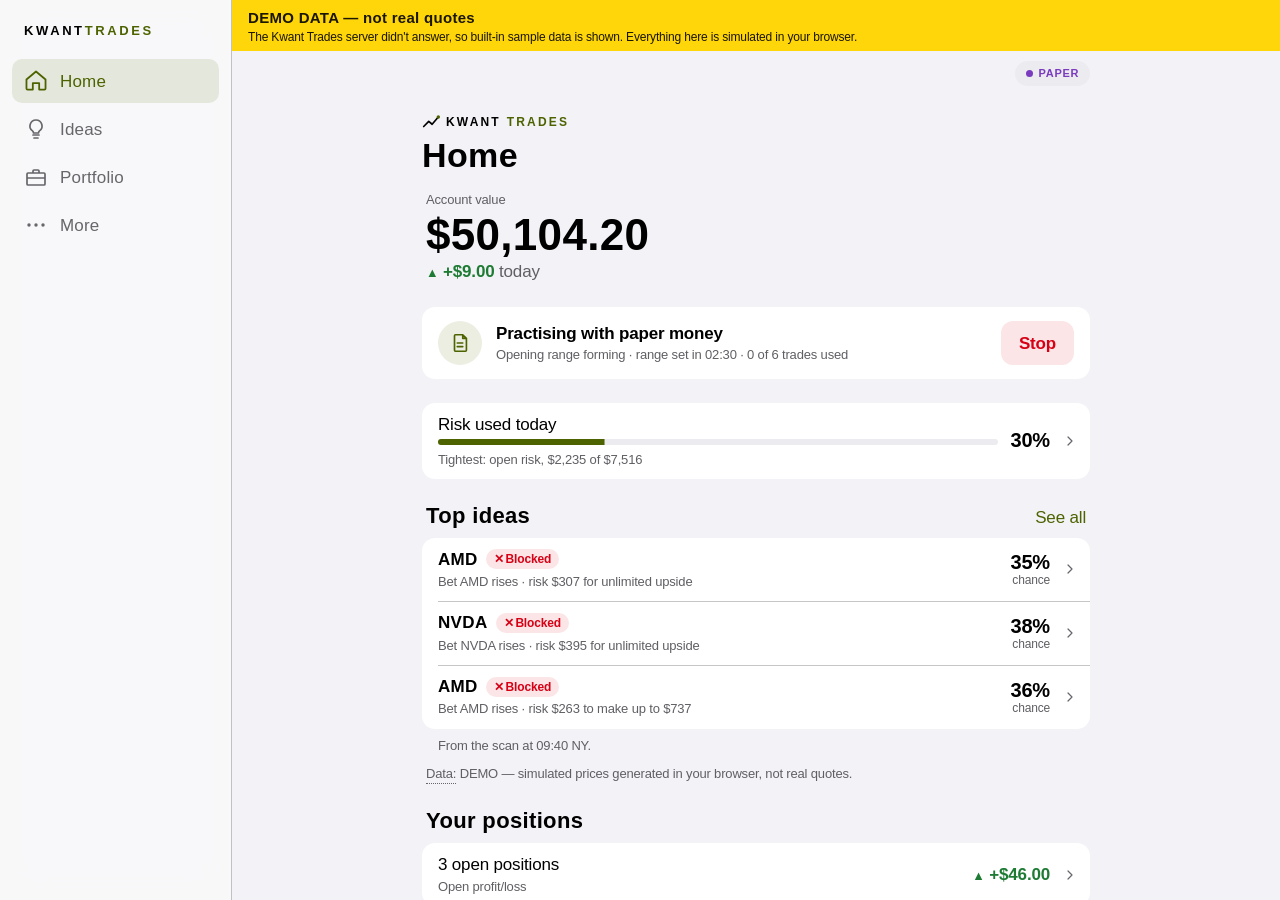
==== commit 6375ad52: "Redesign dashboard as a simplified iOS-style app Four-tab layout (Home, Ideas, Portfolio, More) with" ====
--- a/kwanttrades/web/static/index.html
+++ b/kwanttrades/web/static/index.html
@@ -3,7 +3,7 @@
 <head>
   <meta charset="utf-8">
   <meta name="viewport" content="width=device-width, initial-scale=1, viewport-fit=cover">
-  <meta name="theme-color" content="#0f1215">
+  <meta name="theme-color" content="#000000">
   <meta name="apple-mobile-web-app-capable" content="yes">
   <meta name="mobile-web-app-capable" content="yes">
   <meta name="apple-mobile-web-app-status-bar-style" content="black-translucent">
@@ -13,22 +13,20 @@
   <meta name="color-scheme" content="dark light">
   <meta name="referrer" content="no-referrer">
   <title>Kwant Trades</title>
-  <link rel="icon" type="image/svg+xml" href="data:image/svg+xml,%3Csvg xmlns='http://www.w3.org/2000/svg' viewBox='0 0 32 32'%3E%3Crect width='32' height='32' rx='7' fill='%230f1215'/%3E%3Cpath d='M5 23 L13 15 L18 19 L27 9' fill='none' stroke='%23d5f25e' stroke-width='3' stroke-linecap='round' stroke-linejoin='round'/%3E%3Ccircle cx='27' cy='9' r='2.6' fill='%23d5f25e'/%3E%3C/svg%3E">
+  <link rel="icon" type="image/svg+xml" href="data:image/svg+xml,%3Csvg xmlns='http://www.w3.org/2000/svg' viewBox='0 0 32 32'%3E%3Crect width='32' height='32' rx='7' fill='%23000000'/%3E%3Cpath d='M5 23 L13 15 L18 19 L27 9' fill='none' stroke='%23d5f25e' stroke-width='3' stroke-linecap='round' stroke-linejoin='round'/%3E%3Ccircle cx='27' cy='9' r='2.6' fill='%23d5f25e'/%3E%3C/svg%3E">
   <script src="js/theme.js"></script>
   <link rel="stylesheet" href="css/app.css">
   <script src="js/pwa.js"></script>
   <script type="module" src="js/main.js"></script>
 </head>
 <body>
-  <a class="skip" href="#main">Skip to content</a>
+  <a class="skip" href="#stage">Skip to content</a>
   <div id="app">
-    <main id="main" tabindex="-1"></main>
-    <footer class="foot" role="contentinfo">
-      <p>Model estimates, not guarantees. Paper results do not predict live results.</p>
-    </footer>
+    <div id="banners" class="banners"></div>
+    <main id="stage" class="stage"></main>
   </div>
   <div id="toasts" class="toasts" aria-live="polite"></div>
   <div id="live" class="sr-only" aria-live="polite" aria-atomic="true"></div>
-  <noscript><p style="padding:24px">Kwant Trades's dashboard needs JavaScript.</p></noscript>
+  <noscript><p class="noscript">Kwant Trades's dashboard needs JavaScript.</p></noscript>
 </body>
 </html>
--- a/kwanttrades/web/static/css/app.css
+++ b/kwanttrades/web/static/css/app.css
@@ -1,793 +1,703 @@
-/* Kwant Trades — trading-desk dashboard. Charcoal + bone, one acid-lime accent,
-   gain = blue / loss = orange (colour-blind safe, always paired with sign/arrow). */
-
+/* Kwant Trades — iOS-style app. System fonts, iOS palettes, grouped inset lists, translucent bars, bottom sheets.
+   Gains/losses use iOS green/red and are always paired with a sign or arrow. Lime is the brand accent
+   (a darker, AA-contrast olive variant in light mode). */
+
+/* ---------------------------------------------------------------- tokens */
 :root, :root[data-theme="dark"] {
-  --bg: #0f1215;
-  --surface: #161a1e;
-  --surface-2: #1c2126;
-  --surface-3: #232a30;
-  --line: #2a3239;
-  --line-strong: #3a444d;
-  --ink: #ebe8e1;
-  --ink-2: #b4bbc2;
-  --ink-3: #8d969f;
+  --bg: #000000;
+  --cell: #1c1c1e;
+  --cell-2: #2c2c2e;
+  --cell-elev: #2c2c2e;
+  --sheet-bg: #1c1c1e;
+  --hl: #3a3a3c;
+  --sep: rgba(84, 84, 88, 0.6);
+  --ink: #ffffff;
+  --ink-2: #a1a1a6;
+  --ink-3: #8e8e93;
   --accent: #d5f25e;
-  --accent-ink: #11140a;
+  --accent-ink: #0b0f00;
   --accent-text: #d5f25e;
-  --accent-soft: rgba(213, 242, 94, 0.12);
-  --gain: #63b3ff;
-  --gain-soft: rgba(99, 179, 255, 0.16);
-  --loss: #ff8f5a;
-  --loss-soft: rgba(255, 143, 90, 0.16);
-  --warn: #f4c95d;
-  --warn-soft: rgba(244, 201, 93, 0.14);
-  --practice: #b9a5ff;
-  --shadow: 0 1px 0 rgba(255,255,255,0.03) inset, 0 10px 30px -18px rgba(0,0,0,0.8);
-  --demo-a: #f4c95d;
-  --demo-b: #1d1a10;
+  --accent-soft: rgba(213, 242, 94, 0.14);
+  --gain: #30d158;
+  --gain-soft: rgba(48, 209, 88, 0.16);
+  --loss: #ff453a;
+  --loss-soft: rgba(255, 69, 58, 0.16);
+  --on-loss: #000000;
+  --warn: #ff9f0a;
+  --warn-soft: rgba(255, 159, 10, 0.16);
+  --practice: #bf5af2;
+  --nav-bg: rgba(0, 0, 0, 0.82);
+  --bar-bg: rgba(22, 22, 24, 0.78);
+  --seg-bg: rgba(118, 118, 128, 0.24);
+  --seg-thumb: #636366;
+  --shimmer: rgba(255, 255, 255, 0.07);
+  --scrim: rgba(0, 0, 0, 0.5);
+  --toast-bg: rgba(58, 58, 60, 0.96);
   color-scheme: dark;
 }
 :root[data-theme="light"] {
-  --bg: #f3f1ec;
-  --surface: #ffffff;
-  --surface-2: #f8f6f2;
-  --surface-3: #efece5;
-  --line: #e0dcd3;
-  --line-strong: #c9c3b7;
-  --ink: #15181c;
-  --ink-2: #3f474f;
-  --ink-3: #5b646d;
-  --accent: #c9e650;
-  --accent-ink: #15180a;
-  --accent-text: #4a6300;
-  --accent-soft: rgba(110, 140, 0, 0.12);
-  --gain: #0a62b5;
-  --gain-soft: rgba(10, 98, 181, 0.1);
-  --loss: #b4410c;
-  --loss-soft: rgba(180, 65, 12, 0.1);
-  --warn: #8a6100;
-  --warn-soft: rgba(196, 140, 0, 0.14);
-  --practice: #5b3fc4;
-  --shadow: 0 1px 2px rgba(20, 20, 10, 0.05), 0 12px 28px -20px rgba(20, 20, 10, 0.35);
-  --demo-a: #f2c230;
-  --demo-b: #fff6d6;
+  --bg: #f2f2f7;
+  --cell: #ffffff;
+  --cell-2: #ececf0;
+  --cell-elev: #ffffff;
+  --sheet-bg: #f2f2f7;
+  --hl: #e5e5ea;
+  --sep: rgba(60, 60, 67, 0.29);
+  --ink: #000000;
+  --ink-2: #5f5f64;
+  --ink-3: #66666b;
+  --accent: #587200;
+  --accent-ink: #ffffff;
+  --accent-text: #4d6300;
+  --accent-soft: rgba(88, 114, 0, 0.12);
+  --gain: #1e7b34;
+  --gain-soft: rgba(30, 123, 52, 0.12);
+  --loss: #d70015;
+  --loss-soft: rgba(215, 0, 21, 0.1);
+  --on-loss: #ffffff;
+  --warn: #a85600;
+  --warn-soft: rgba(168, 86, 0, 0.12);
+  --practice: #7a3bbf;
+  --nav-bg: rgba(242, 242, 247, 0.78);
+  --bar-bg: rgba(249, 249, 249, 0.82);
+  --seg-bg: rgba(118, 118, 128, 0.12);
+  --seg-thumb: #ffffff;
+  --shimmer: rgba(255, 255, 255, 0.75);
+  --scrim: rgba(0, 0, 0, 0.32);
+  --toast-bg: rgba(44, 44, 46, 0.96);
   color-scheme: light;
 }
-
 :root {
-  --font-display: "Bahnschrift", "DIN Alternate", "Barlow Semi Condensed", "Roboto Condensed", "Arial Narrow", system-ui, sans-serif;
-  --font-body: "Segoe UI Variable Text", "Segoe UI", system-ui, -apple-system, "Helvetica Neue", Roboto, Arial, sans-serif;
-  --font-mono: "Cascadia Mono", "SF Mono", ui-monospace, Consolas, monospace;
-  --fs-xs: 0.75rem; --fs-s: 0.8125rem; --fs-m: 0.9375rem; --fs-l: 1.125rem; --fs-xl: 1.5rem; --fs-2xl: 2.125rem; --fs-3xl: 3.25rem;
-  --r: 10px; --r-s: 6px;
-  --gutter: clamp(16px, 3vw, 32px);
+  --font: -apple-system, BlinkMacSystemFont, "SF Pro Text", "Segoe UI", Roboto, "Helvetica Neue", Arial, sans-serif;
+  --font-mono: ui-monospace, "SF Mono", "Cascadia Mono", Consolas, monospace;
+  --r: 13px;
+  --col: 700px;
+  --sheet-ease: cubic-bezier(0.32, 0.72, 0, 1);
   --ease: cubic-bezier(0.2, 0.7, 0.2, 1);
-  --spring: cubic-bezier(0.3, 1.4, 0.5, 1);
-}
-
-*, *::before, *::after { box-sizing: border-box; }
+  --tabh: 49px;
+  --sb: env(safe-area-inset-bottom, 0px);
+  --st: env(safe-area-inset-top, 0px);
+  --rail: 0px;
+}
+:root.has-banner { --st: 0px; }
+
+/* ---------------------------------------------------------------- base */
+*, *::before, *::after { box-sizing: border-box; -webkit-tap-highlight-color: transparent; }
 [hidden] { display: none !important; }
-html { -webkit-text-size-adjust: 100%; }
+html { -webkit-text-size-adjust: 100%; height: 100%; }
 body {
-  margin: 0; background: var(--bg); color: var(--ink);
-  font: 400 var(--fs-m)/1.5 var(--font-body);
-  font-feature-settings: "tnum" 1; overflow-x: hidden;
-  transition: background-color .3s var(--ease), color .3s var(--ease);
-}
-h1, h2, h3, h4 { font-family: var(--font-display); font-weight: 600; letter-spacing: 0.01em; margin: 0; line-height: 1.15; }
-p { margin: 0; }
+  margin: 0; height: 100%; overflow: hidden; background: var(--bg); color: var(--ink);
+  font: 400 17px/1.29 var(--font); letter-spacing: -0.01em;
+  -webkit-font-smoothing: antialiased; font-variant-numeric: tabular-nums;
+}
+h1, h2, h3, h4 { margin: 0; font-weight: 700; line-height: 1.2; }
+p, ul, ol, dl, dd, figure { margin: 0; }
+ul, ol { padding: 0; }
 a { color: var(--accent-text); }
-button, input, select, textarea { font: inherit; color: inherit; }
+button, input, select, textarea { font: inherit; color: inherit; letter-spacing: inherit; }
+button { cursor: pointer; }
 .num, .val, td.num, dd { font-variant-numeric: tabular-nums; }
-.mono { font-family: var(--font-mono); font-size: var(--fs-xs); word-break: break-all; }
-.small { font-size: var(--fs-s); }
-.muted { color: var(--ink-3); }
+.mono { font-family: var(--font-mono); font-size: 12px; word-break: break-all; }
+.small { font-size: 13px; }
+.muted { color: var(--ink-2); }
+.gain { color: var(--gain); } .loss { color: var(--loss); } .warn { color: var(--warn); }
+.val.flat { color: var(--ink-2); }
+.val { white-space: nowrap; }
+.val.gain { color: var(--gain); } .val.loss { color: var(--loss); }
+.arw { font-size: .75em; }
 .sr-only { position: absolute !important; width: 1px; height: 1px; overflow: hidden; clip: rect(0 0 0 0); white-space: nowrap; }
-.skip { position: absolute; left: 12px; top: -60px; z-index: 100; background: var(--accent); color: var(--accent-ink); padding: 8px 14px; border-radius: var(--r-s); font-weight: 600; }
-.skip:focus { top: 12px; }
-:focus-visible { outline: 2px solid var(--accent-text); outline-offset: 2px; border-radius: 4px; }
-[data-theme="dark"] :focus-visible { outline-color: var(--accent); }
-
-/* ---------------------------------------------------------------- demo banner */
-.demo-banner {
-  display: flex; flex-wrap: wrap; gap: 4px 12px; align-items: center;
-  padding: 8px var(--gutter);
-  background: repeating-linear-gradient(-45deg, var(--demo-a) 0 12px, #e8b520 12px 24px);
-  color: #1b1600; font-size: var(--fs-s);
-}
-.demo-banner strong { font-family: var(--font-display); font-size: var(--fs-m); letter-spacing: .06em; background: #1b1600; color: var(--demo-a); padding: 2px 8px; border-radius: 4px; }
-.demo-banner span { background: rgba(255, 246, 214, .88); padding: 1px 6px; border-radius: 4px; }
-.demo-exit { color: #1b1600; font-weight: 600; margin-left: auto; background: rgba(255,246,214,.88); padding: 1px 6px; border-radius: 4px; }
-
-/* ---------------------------------------------------------------- header strip */
-.hdr {
-  position: sticky; top: 0; z-index: 50;
-  background: color-mix(in srgb, var(--bg) 88%, transparent);
-  backdrop-filter: blur(10px); -webkit-backdrop-filter: blur(10px);
-  border-bottom: 1px solid var(--line);
-}
-.hdr-row {
-  display: grid; align-items: center; gap: 12px 24px;
-  grid-template-columns: auto auto 1fr auto auto;
-  grid-template-areas: "id market eq meters tools";
-  padding: 10px var(--gutter) 6px;
-}
-.hdr-id { grid-area: id; display: flex; align-items: center; gap: 12px; min-width: 0; }
-.hdr-market { grid-area: market; display: flex; align-items: center; gap: 10px; min-width: 0; }
-.hdr-eq { grid-area: eq; display: grid; justify-items: end; line-height: 1.1; border-radius: var(--r-s); padding: 2px 6px; }
-.meters { grid-area: meters; display: grid; grid-template-columns: repeat(3, minmax(92px, 132px)); gap: 10px; }
-.hdr-tools { grid-area: tools; display: flex; align-items: center; gap: 10px; }
-.hdr-sub { display: flex; align-items: center; gap: 8px; padding: 0 var(--gutter) 8px; color: var(--ink-2); min-width: 0; }
-.hdr-note { min-width: 0; overflow: hidden; text-overflow: ellipsis; }
-.warn-txt { color: var(--warn); font-weight: 600; }
-
-.brand { display: inline-flex; align-items: center; gap: 8px; text-decoration: none; color: var(--ink); }
-.brand-word { font-family: var(--font-display); font-weight: 700; font-size: var(--fs-l); letter-spacing: .14em; }
+.skip { position: fixed; left: 12px; top: -80px; z-index: 200; background: var(--accent); color: var(--accent-ink); padding: 10px 16px; border-radius: 10px; font-weight: 600; }
+.skip:focus { top: calc(var(--st) + 8px); }
+:focus-visible { outline: 2px solid var(--accent-text); outline-offset: 2px; border-radius: 6px; }
+.large-title:focus, .sheet:focus, h1.sr-only:focus { outline: none; }
+.noscript { padding: 24px; }
+.wrap { white-space: normal; overflow-wrap: anywhere; }
+.pill { display: inline-block; font-size: 11px; font-weight: 600; border: 1px solid var(--sep); border-radius: 999px; padding: 2px 8px; color: var(--ink-2); margin-left: 6px; }
+.pill.on { color: var(--accent-text); border-color: var(--accent-text); margin: 0; }
+.lead { color: var(--ink-2); font-size: 15px; line-height: 1.4; padding: 0 4px; }
+.footer-note { color: var(--ink-2); font-size: 13px; text-align: center; padding: 4px 16px; }
+.hint { color: var(--warn); }
+
+/* ---------------------------------------------------------------- shell */
+#app { position: fixed; inset: 0; display: flex; flex-direction: column; padding-left: var(--rail); }
+.stage { position: relative; flex: 1; min-height: 0; overflow: hidden; background: var(--bg); }
+.banners { flex: none; z-index: 30; position: relative; }
+.banner {
+  display: flex; align-items: center; gap: 10px; padding: 8px 16px; font: 500 13px/1.3 var(--font);
+  animation: bannerIn .4s var(--ease) both;
+}
+.banner:first-child { padding-top: calc(8px + env(safe-area-inset-top, 0px)); }
+.banner.demo { background: #ffd60a; color: #1b1600; flex-wrap: wrap; gap: 2px 10px; padding-bottom: 6px; }
+.banner.demo .demo-why { flex: 1 1 100%; font-size: 12px; }
+.banner.demo strong { font-size: 15px; font-weight: 800; letter-spacing: .02em; }
+.banner.demo a { color: #1b1600; font-weight: 700; margin-left: auto; position: absolute; right: 16px; top: calc(8px + env(safe-area-inset-top, 0px)); }
+.banner.demo { position: relative; }
+.banner.kill { background: var(--loss); color: var(--on-loss); font-weight: 600; }
+.banner.conn { background: var(--cell-2); color: var(--ink); }
+.banner .ico { flex: none; }
+
+.page { position: absolute; inset: 0; background: var(--bg); overflow: hidden; }
+.page.swiping { box-shadow: -10px 0 30px rgba(0, 0, 0, .35); }
+.page-dim { position: absolute; inset: 0; z-index: 10; background: rgba(0, 0, 0, .16); opacity: 0; pointer-events: none; }
+.scroller {
+  position: absolute; inset: 0; overflow-y: auto; overflow-x: hidden; overscroll-behavior-y: contain; -webkit-overflow-scrolling: touch;
+  padding-top: calc(var(--st) + 44px);
+  padding-bottom: calc(var(--tabh) + var(--sb) + 32px);
+}
+.column { max-width: var(--col); margin: 0 auto; padding: 0 16px; }
+.large-title { font: 700 34px/41px var(--font); letter-spacing: .37px; margin: 0 0 12px; padding-top: 2px; }
+.no-large .large-title { display: none; }
+.wordmark { display: flex; align-items: center; gap: 6px; font: 700 12px/1 var(--font); letter-spacing: .18em; color: var(--ink); margin: 6px 0 2px; }
 .brand-edge { color: var(--accent-text); }
 .bm-line { fill: none; stroke: var(--ink); stroke-width: 3; stroke-linecap: round; stroke-linejoin: round; }
-.bm-dot { fill: var(--accent); }
-[data-theme="light"] .bm-dot { fill: var(--accent-text); }
-
-.mode-badge {
-  display: inline-flex; align-items: center; gap: 6px; white-space: nowrap;
-  font: 600 var(--fs-xs)/1 var(--font-display); letter-spacing: .12em;
-  padding: 6px 10px; border-radius: 999px; border: 1px solid var(--line-strong); color: var(--ink-2);
-}
+.bm-dot { fill: var(--accent-text); }
+.content { display: flex; flex-direction: column; gap: 24px; }
+.content > .quote-note { margin-top: -12px; }
+
+/* nav bar: translucent, hairline, small centred title that fades in as the large title scrolls away */
+.navbar { position: absolute; top: 0; left: 0; right: 0; z-index: 5; padding-top: var(--st); pointer-events: none; }
+.nb-bg {
+  position: absolute; inset: 0; opacity: 0; background: var(--nav-bg); border-bottom: .5px solid var(--sep);
+  -webkit-backdrop-filter: saturate(180%) blur(22px); backdrop-filter: saturate(180%) blur(22px);
+}
+.nb-row { position: relative; height: 44px; max-width: var(--col); margin: 0 auto; padding: 0 8px; display: grid; grid-template-columns: 1fr auto 1fr; align-items: center; }
+.nb-row > * { pointer-events: auto; }
+.nb-lead { display: flex; justify-content: flex-start; }
+.nb-trail { display: flex; justify-content: flex-end; align-items: center; gap: 4px; min-width: 0; }
+.nb-title { font: 600 17px/1 var(--font); max-width: 52vw; white-space: nowrap; overflow: hidden; text-overflow: ellipsis; opacity: 0; pointer-events: none; }
+.nb-back, .nb-btn {
+  display: inline-flex; align-items: center; gap: 2px; min-height: 44px; padding: 0 8px; border: 0; background: none;
+  color: var(--accent-text); font: 400 17px/1 var(--font); text-decoration: none; transition: opacity .15s;
+}
+.nb-btn { gap: 6px; font-weight: 500; }
+.nb-btn.danger { color: var(--loss); }
+.nb-btn:disabled { opacity: .35; cursor: default; }
+.nb-back:active, .nb-btn:active { opacity: .45; }
+.nb-ico { display: inline-grid; }
+.scan-btn.busy .nb-ico { animation: spin 1s linear infinite; }
+.pill-host { display: inline-flex; padding-right: 8px; }
+
+/* tab bar: translucent, blurred, safe-area aware (a sidebar on wide screens) */
+.tabbar {
+  position: fixed; left: 0; right: 0; bottom: 0; z-index: 20; padding-bottom: var(--sb);
+  background: var(--bar-bg); border-top: .5px solid var(--sep);
+  -webkit-backdrop-filter: saturate(180%) blur(22px); backdrop-filter: saturate(180%) blur(22px);
+}
+.tabbar ul { list-style: none; margin: 0 auto; padding: 0; display: grid; grid-template-columns: repeat(4, 1fr); max-width: 560px; }
+.tab {
+  display: flex; flex-direction: column; align-items: center; justify-content: center; gap: 2px; min-height: var(--tabh); padding: 6px 4px 4px;
+  color: var(--ink-3); text-decoration: none; font: 500 10px/1.1 var(--font); letter-spacing: .01em;
+  transition: color .2s, transform .15s, opacity .15s;
+}
+.tab:active { transform: scale(.92); opacity: .7; }
+.tab[aria-current="page"] { color: var(--accent-text); }
+.tab .ico { stroke-width: 1.7; transition: transform .35s var(--sheet-ease); }
+.tab[aria-current="page"] .ico { transform: translateY(-1px) scale(1.06); }
+.rail-brand { display: none; }
+
+@media (min-width: 860px) {
+  :root { --tabh: 0px; --rail: 232px; }
+  .tabbar { left: 0; right: auto; top: 0; bottom: 0; width: var(--rail); border-top: 0; border-right: .5px solid var(--sep); padding: calc(var(--st) + 24px) 12px 16px; }
+  .tabbar ul { display: flex; flex-direction: column; gap: 4px; max-width: none; margin: 0; }
+  .rail-brand { display: block; font: 700 13px/1 var(--font); letter-spacing: .2em; padding: 0 12px 22px; }
+  .tab { flex-direction: row; justify-content: flex-start; gap: 12px; min-height: 44px; padding: 0 12px; border-radius: 10px; font: 500 17px/1 var(--font); }
+  .tab[aria-current="page"] { background: var(--accent-soft); }
+  .tab .ico { width: 24px; height: 24px; }
+  .scroller { padding-bottom: 48px; }
+  .toasts { bottom: 24px; }
+}
+
+/* ---------------------------------------------------------------- grouped lists, rows, section heads */
+.panel { display: block; }
+.panel-head, .section-head { display: flex; align-items: baseline; justify-content: space-between; gap: 12px; margin: 0 4px 8px; }
+.panel-head h2, .section-head h2 { font: 700 22px/1.2 var(--font); letter-spacing: .35px; }
+.panel-note { color: var(--ink-2); font-size: 13px; margin: -4px 4px 8px; }
+.link { color: var(--accent-text); text-decoration: none; font-size: 17px; padding: 8px 0 8px 12px; margin: -8px 0; }
+.link:active { opacity: .5; }
+.group-wrap { display: block; }
+.group-head { font: 400 13px/1.3 var(--font); text-transform: uppercase; letter-spacing: .02em; color: var(--ink-2); margin: 0 16px 6px; }
+.group-foot { font: 400 13px/1.35 var(--font); color: var(--ink-2); margin: 8px 16px 0; }
+.group-foot:empty { display: none; }
+.group { list-style: none; margin: 0; padding: 0; background: var(--cell); border-radius: var(--r); overflow: hidden; }
+.sheet .group { --cell: var(--cell-elev); }
+.row { position: relative; }
+.row + .row::before { content: ""; position: absolute; top: 0; left: 16px; right: 0; height: .5px; background: var(--sep); }
+.row-main {
+  display: flex; align-items: center; gap: 12px; width: 100%; min-height: 44px; padding: 11px 16px; margin: 0; border: 0; border-radius: 0;
+  background: none; color: inherit; font: inherit; text-align: left; text-decoration: none; cursor: pointer; transition: background-color .12s;
+}
+.row-main:active { background: var(--hl); }
+.row-main.static { cursor: default; }
+.row-main.static:active { background: none; }
+.row-main.stacked { flex-direction: column; align-items: stretch; gap: 10px; }
+.cell-lead { flex: none; display: inline-flex; }
+.cell-main { flex: 1; min-width: 0; display: flex; flex-direction: column; gap: 3px; }
+.cell-title { font: 400 17px/1.25 var(--font); min-width: 0; }
+.cell-title.grow { flex: 1; }
+.cell-sub { font: 400 13px/1.35 var(--font); color: var(--ink-2); overflow-wrap: anywhere; }
+.idea-row .cell-sub { display: -webkit-box; -webkit-line-clamp: 2; -webkit-box-orient: vertical; overflow: hidden; }
+.cell-trail { flex: none; display: flex; flex-direction: column; align-items: flex-end; gap: 2px; font-size: 17px; font-weight: 600; text-align: right; }
+.cell-chev { flex: none; color: var(--ink-3); margin-right: -4px; display: inline-flex; }
+.danger-row .cell-title { color: var(--loss); }
+.sym { font-weight: 700; letter-spacing: .02em; }
+.idea-title-line { display: flex; align-items: center; gap: 8px; }
+.rank-n { font: 700 13px/1 var(--font); color: var(--ink-3); min-width: 1ch; }
+.pop { display: flex; flex-direction: column; align-items: flex-end; line-height: 1.1; }
+.pop strong { font-size: 20px; font-weight: 700; }
+.pop-lbl { font: 400 12px/1.2 var(--font); color: var(--ink-2); }
+.when { display: flex; flex-direction: column; align-items: flex-end; font-size: 15px; font-weight: 500; }
+.news-h { font-weight: 500; }
+.news-h a { color: var(--ink); text-decoration: none; }
+.news-h a:active { opacity: .5; }
+.list-meta { display: flex; align-items: center; gap: 8px; flex-wrap: wrap; font-size: 13px; color: var(--ink-2); margin: 0 4px 8px; }
+.risk-line { display: flex; align-items: center; justify-content: space-between; gap: 12px; }
+.risk-stack { display: flex; flex-direction: column; gap: 6px; }
+.risk-sub { font-size: 13px; }
+.risk-pct { font-weight: 700; font-size: 20px; }
+.ico { fill: none; stroke: currentColor; stroke-width: 1.8; stroke-linecap: round; stroke-linejoin: round; }
+.ico-fill { fill: currentColor; stroke: none; }
+.ico-tile { width: 30px; height: 30px; border-radius: 8px; display: grid; place-items: center; color: #fff; }
+.tint-blue { background: #2f6fe4; } .tint-purple { background: #8944ab; } .tint-orange { background: #c76a00; } .tint-teal { background: #0e8a8a; }
+.tint-gray { background: #6b6b70; } .tint-indigo { background: #5856d6; } .tint-red { background: #d70015; }
+.head-with { display: inline-flex; align-items: center; gap: 10px; }
+
+/* chips, badges, buttons */
+.chip { display: inline-flex; align-items: center; gap: 2px; font: 600 12px/1 var(--font); padding: 4px 8px; border-radius: 999px; white-space: nowrap; }
+.chip.pass { background: var(--gain-soft); color: var(--gain); }
+.chip.block { background: var(--loss-soft); color: var(--loss); }
+.chip.neutral { background: var(--cell-2); color: var(--ink-2); }
+.chip-btn { border: 0; background: var(--cell-2); border-radius: 999px; padding: 6px 12px; font-size: 13px; font-weight: 600; min-height: 32px; position: relative; }
+.chip-btn::after { content: ""; position: absolute; inset: -6px; }
+.mode-badge { display: inline-flex; align-items: center; gap: 6px; font: 700 11px/1 var(--font); letter-spacing: .06em; padding: 7px 11px; border-radius: 999px; background: var(--cell-2); color: var(--ink-2); white-space: nowrap; }
 .mb-dot { width: 7px; height: 7px; border-radius: 50%; background: var(--ink-3); }
 .mode-scan .mb-dot, .mode-shadow .mb-dot { background: var(--accent-text); animation: blink 1.6s ease-in-out infinite; }
-[data-theme="dark"] .mode-scan .mb-dot, [data-theme="dark"] .mode-shadow .mb-dot { background: var(--accent); }
-.mode-badge.practice {
-  color: var(--practice); border-color: var(--practice);
-  background: repeating-linear-gradient(-45deg, transparent 0 6px, color-mix(in srgb, var(--practice) 14%, transparent) 6px 12px);
-}
+.mode-badge.practice { color: var(--practice); }
 .mode-badge.practice .mb-dot { background: var(--practice); animation: blink 1.6s ease-in-out infinite; }
-.mb-sub { font: 500 10px/1 var(--font-body); letter-spacing: .02em; text-transform: none; opacity: .9; }
-
-.mk-text { display: grid; gap: 2px; min-width: 0; }
-.mk-state { font-family: var(--font-display); font-weight: 600; font-size: var(--fs-m); white-space: nowrap; }
-.mk-count { color: var(--ink-2); font-size: var(--fs-s); white-space: nowrap; }
-.mk-visual { position: relative; display: inline-grid; place-items: center; min-width: 14px; }
-.ring-txt { position: absolute; font-size: 10px; font-weight: 600; }
-.ring-bg { fill: none; stroke: var(--line-strong); }
-.ring-fg { fill: none; stroke: var(--accent); stroke-linecap: round; transition: stroke-dashoffset 1s linear; }
-[data-theme="light"] .ring-fg { stroke: var(--accent-text); }
-.mk-dot { width: 10px; height: 10px; border-radius: 50%; background: var(--ink-3); }
-.mk-dot.open { background: var(--gain); box-shadow: 0 0 0 0 var(--gain); animation: ping 2.4s var(--ease) infinite; }
-.mk-dot.pre { background: var(--warn); }
-.mk-dot.closed { background: transparent; border: 2px solid var(--ink-3); }
-
-.bar { display: block; height: 4px; border-radius: 4px; background: var(--surface-3); overflow: hidden; width: 140px; max-width: 100%; }
-.bar-fill { display: block; height: 100%; width: 100%; background: var(--accent); transform-origin: left; transition: transform .8s var(--ease); }
-[data-theme="light"] .bar-fill { background: var(--accent-text); }
-
-.eq-lbl { color: var(--ink-3); text-transform: uppercase; letter-spacing: .1em; font-size: 10px; }
-.eq-val { font-family: var(--font-display); font-size: var(--fs-xl); font-weight: 600; }
-.eq-day { white-space: nowrap; }
-
-.hm { display: grid; gap: 3px; min-width: 0; }
-.hm-lbl { color: var(--ink-3); font-size: 11px; white-space: nowrap; }
-.meter { display: grid; gap: 2px; }
-.meter-track { display: block; height: 5px; border-radius: 5px; background: var(--surface-3); overflow: hidden; }
-.meter-fill { display: block; height: 100%; width: 100%; transform-origin: left; background: var(--ink-2); transition: transform .8s var(--ease), background-color .3s; }
-.meter.hot .meter-fill { background: var(--warn); }
-.meter.max .meter-fill { background: var(--loss); }
-.meter-text { font-size: 11px; color: var(--ink-2); white-space: nowrap; font-variant-numeric: tabular-nums; }
-
-.kill { font-size: var(--fs-s); white-space: nowrap; }
-.kill-off { color: var(--ink-3); }
-.kill-off .term { color: var(--ink-2); }
-.kill-on { color: var(--accent-ink); background: var(--loss); padding: 4px 10px; border-radius: 999px; font-weight: 700; animation: alarm 1.2s ease-in-out infinite; }
-.kill-on .term { color: inherit; border-color: currentColor; }
-
-.live-dot { width: 7px; height: 7px; border-radius: 50%; background: var(--gain); flex: none; }
-.live-dot.beat { animation: beat .9s var(--ease); }
-.live-dot.stale { background: var(--warn); }
-
-.icon-btn {
-  display: inline-grid; place-items: center; width: 36px; height: 36px; border-radius: 50%;
-  border: 1px solid var(--line-strong); background: var(--surface); cursor: pointer;
-  transition: transform .2s var(--spring), background-color .2s;
-}
-.icon-btn:hover { background: var(--surface-3); }
-.icon-btn:active { transform: scale(.92); }
-.ico { fill: none; stroke: currentColor; stroke-width: 1.8; stroke-linecap: round; }
-.ico-moon { fill: currentColor; stroke: none; }
-.theme-btn .ico { grid-area: 1 / 1; transition: transform .45s var(--spring), opacity .25s; }
-[data-theme="dark"] .theme-btn .ico-moon, [data-theme="light"] .theme-btn .ico-sun { transform: rotate(-90deg) scale(.4); opacity: 0; }
-
-/* ---------------------------------------------------------------- tabs */
-.tabs { position: relative; border-bottom: 1px solid var(--line); overflow-x: auto; scrollbar-width: none; padding: 0 var(--gutter); }
-.tabs::-webkit-scrollbar { display: none; }
-.tabs ul { display: flex; gap: 4px; list-style: none; margin: 0; padding: 0; width: max-content; }
-.tabs a {
-  display: block; padding: 11px 12px 10px; text-decoration: none; color: var(--ink-3);
-  font: 600 var(--fs-s)/1 var(--font-display); letter-spacing: .08em; text-transform: uppercase; white-space: nowrap;
-  transition: color .2s;
-}
-.tabs a:hover { color: var(--ink); }
-.tabs a[aria-current="page"] { color: var(--ink); }
-.tab-ink {
-  position: absolute; left: 0; bottom: -1px; height: 2px; width: 100px; background: var(--accent);
-  transform-origin: left; transition: transform .35s var(--ease);
-}
-.tabs ul { position: relative; }
-.tab-ink { margin-left: var(--gutter); }
-
-/* ---------------------------------------------------------------- layout */
-main { padding: 22px var(--gutter) 40px; max-width: 1480px; margin: 0 auto; outline: none; min-height: 60vh; }
-.view { opacity: 0; transform: translateY(8px); transition: opacity .28s var(--ease), transform .28s var(--ease); }
-.view.in { opacity: 1; transform: none; }
-.view.out { opacity: 0; transform: translateY(-6px); transition-duration: .14s; }
-div.grid { display: grid; grid-template-columns: repeat(3, minmax(0, 1fr)); gap: 18px; align-items: start; }
-div.grid.inner { grid-template-columns: repeat(3, minmax(0, 1fr)); }
-.span-2 { grid-column: span 2; }
-.span-3 { grid-column: 1 / -1; }
-.vol-host { min-width: 0; }
-
-.panel {
-  background: var(--surface); border: 1px solid var(--line); border-radius: var(--r);
-  padding: 18px; box-shadow: var(--shadow); min-width: 0;
-}
-.panel.bare { background: transparent; border: 0; box-shadow: none; padding: 0; }
-.panel.bare > .panel-head { display: none; }
-.panel-head { display: flex; align-items: baseline; justify-content: space-between; gap: 12px; margin-bottom: 12px; }
-.panel-head h2 { font-size: var(--fs-s); text-transform: uppercase; letter-spacing: .12em; color: var(--ink-2); }
-.panel-note { color: var(--ink-3); font-size: var(--fs-s); margin: -4px 0 12px; }
-.toolbar { display: grid; gap: 10px; }
-.toolbar-row { display: flex; flex-wrap: wrap; align-items: flex-start; justify-content: space-between; gap: 16px; }
-.screen-title { font-size: var(--fs-2xl); font-weight: 700; letter-spacing: .01em; margin-bottom: 4px; }
-.list-meta { margin: 0 0 10px; }
-
-.hero { padding: 6px 0 22px; max-width: 980px; }
-.eyebrow { font: 600 var(--fs-xs)/1 var(--font-display); letter-spacing: .2em; text-transform: uppercase; color: var(--accent-text); margin-bottom: 10px; }
-.hero-line { font-family: var(--font-display); font-size: clamp(1.5rem, 3.4vw, var(--fs-3xl)); line-height: 1.08; font-weight: 600; color: var(--ink-2); }
-.hero-line .hl { color: var(--ink); }
-
-.card-grid { display: grid; gap: 16px; }
-.card-grid.two { grid-template-columns: repeat(auto-fill, minmax(min(100%, 420px), 1fr)); }
-.card-grid.three { grid-template-columns: repeat(auto-fill, minmax(min(100%, 260px), 1fr)); }
-.card {
-  background: var(--surface-2); border: 1px solid var(--line); border-radius: var(--r); padding: 16px;
-  display: grid; gap: 10px; align-content: start; min-width: 0; position: relative;
-  transition: border-color .2s, transform .25s var(--ease);
-}
-.panel.bare .card { background: var(--surface); box-shadow: var(--shadow); }
-.card:hover { border-color: var(--line-strong); }
-.card h4 { font-size: var(--fs-xs); text-transform: uppercase; letter-spacing: .12em; color: var(--ink-3); margin-top: 4px; }
-
-/* ---------------------------------------------------------------- idea cards */
-.idea::before { content: ""; position: absolute; left: -1px; top: 14px; bottom: 14px; width: 3px; border-radius: 3px; background: var(--line-strong); }
-.idea.is-pass::before { background: var(--gain); }
-.idea.is-block::before { background: var(--loss); }
-.idea-head { display: grid; grid-template-columns: auto 1fr auto; gap: 12px; align-items: start; }
-.rank { font: 700 var(--fs-xl)/1 var(--font-display); color: var(--ink-3); letter-spacing: .02em; }
-.idea-title h3 { font-size: var(--fs-l); }
-.sym { font-family: var(--font-display); font-weight: 700; letter-spacing: .04em; }
-.idea-title .sym { font-size: var(--fs-xl); margin-right: 4px; }
-.strat-label { font-family: var(--font-body); font-weight: 600; font-size: var(--fs-m); color: var(--ink); }
-.strat-what { color: var(--ink-3); font-size: var(--fs-s); margin-top: 2px; }
-.stats { display: grid; grid-template-columns: repeat(4, minmax(0, 1fr)); gap: 8px; margin: 0; }
-.stats.four dd { white-space: normal; }
-.card-grid.three .stats { grid-template-columns: repeat(2, minmax(0, 1fr)); }
-.stats.four { grid-template-columns: repeat(4, minmax(0, 1fr)); }
-.stat { background: var(--surface); border: 1px solid var(--line); border-radius: var(--r-s); padding: 8px 10px; min-width: 0; }
-.panel.bare .card .stat { background: var(--surface-2); }
-.stat dt { font-size: 11px; color: var(--ink-3); line-height: 1.25; }
-.stat dd { margin: 2px 0 0; font: 600 var(--fs-l)/1.2 var(--font-display); white-space: nowrap; overflow: hidden; text-overflow: ellipsis; }
-.stat dd.gain, .val.gain, .gain { color: var(--gain); }
-.stat dd.loss, .val.loss, .loss { color: var(--loss); }
-.val.flat { color: var(--ink-2); }
-.val { white-space: nowrap; }
-.arw { font-size: .8em; }
-.price-line { color: var(--ink-2); display: flex; flex-wrap: wrap; gap: 0 4px; align-items: baseline; }
-.be-line { margin-top: -4px; }
-.pill { display: inline-block; font-size: 10px; text-transform: uppercase; letter-spacing: .1em; border: 1px solid var(--line-strong); border-radius: 999px; padding: 2px 7px; color: var(--ink-2); margin-left: 6px; }
-.rationale { margin: 0; padding-left: 18px; color: var(--ink-2); font-size: var(--fs-s); display: grid; gap: 4px; }
-.rationale li::marker { color: var(--accent-text); }
-.greeks { line-height: 1.8; }
-
-.chip { display: inline-flex; align-items: center; gap: 2px; font: 700 var(--fs-xs)/1 var(--font-display); letter-spacing: .1em; padding: 5px 8px; border-radius: 4px; white-space: nowrap; }
-.chip.pass { background: var(--gain-soft); color: var(--gain); border: 1px solid color-mix(in srgb, var(--gain) 45%, transparent); }
-.chip.block { background: var(--loss-soft); color: var(--loss); border: 1px dashed color-mix(in srgb, var(--loss) 60%, transparent); }
-.chip.neutral { color: var(--ink-3); border: 1px solid var(--line); }
-
-.decision { border-radius: var(--r-s); padding: 10px 12px; font-size: var(--fs-s); }
+.flag { display: inline-block; font-size: 11px; font-weight: 700; padding: 3px 8px; border-radius: 999px; white-space: nowrap; }
+.flag.cheap { color: var(--gain); background: var(--gain-soft); }
+.flag.rich { color: var(--loss); background: var(--loss-soft); }
+
+.btn {
+  position: relative; display: inline-flex; align-items: center; justify-content: center; gap: 8px; min-height: 44px; padding: 0 18px;
+  border: 0; border-radius: 12px; background: var(--cell-2); color: var(--ink); font: 600 17px/1 var(--font);
+  transition: transform .15s var(--ease), opacity .15s, background-color .15s;
+}
+.btn:active { transform: scale(.97); opacity: .8; }
+.btn.small { min-height: 34px; padding: 0 14px; font-size: 15px; border-radius: 999px; }
+.btn.small::after { content: ""; position: absolute; inset: -5px -4px; }
+.btn.primary { background: var(--accent); color: var(--accent-ink); }
+.btn.danger { background: var(--loss); color: var(--on-loss); }
+.btn.danger-ghost { background: var(--loss-soft); color: var(--loss); }
+.btn.ghost { background: transparent; color: var(--accent-text); }
+.btn.block { width: 100%; }
+.btn:disabled { opacity: .4; cursor: default; transform: none; }
+
+/* segmented control with a sliding thumb */
+.seg {
+  position: relative; display: grid; grid-template-columns: repeat(var(--n, 2), 1fr); height: 44px; padding: 2px; border-radius: 11px;
+  background: var(--seg-bg); flex: 1; min-width: 0;
+}
+.seg-thumb {
+  position: absolute; top: 2px; bottom: 2px; left: 2px; width: calc((100% - 4px) / var(--n, 2)); border-radius: 9px;
+  background: var(--seg-thumb); box-shadow: 0 2px 6px rgba(0, 0, 0, .22), 0 0 0 .5px rgba(0, 0, 0, .08);
+  transform: translateX(calc(var(--i, 0) * 100%)); transition: transform .35s var(--sheet-ease);
+}
+.seg-btn { position: relative; z-index: 1; border: 0; background: none; font: 500 15px/1 var(--font); color: var(--ink-2); border-radius: 9px; transition: color .2s; }
+.seg-btn[aria-checked="true"] { color: var(--ink); font-weight: 600; }
+.controls { display: flex; flex-wrap: wrap; gap: 10px; align-items: center; }
+.sort-pill { display: inline-flex; align-items: center; gap: 6px; height: 44px; padding: 0 6px 0 14px; border-radius: 12px; background: var(--cell); color: var(--ink-2); font-size: 15px; }
+.sort-pill select { border: 0; background: transparent; font: 500 16px var(--font); color: var(--ink); padding: 8px 4px; max-width: 150px; }
+.search-row { margin: 10px 0 14px; }
+input[type="search"], input[type="text"], input[type="number"], input[type="time"], select {
+  font-size: 17px; min-height: 44px; padding: 8px 12px; border: 0; border-radius: 10px; background: var(--cell); color: var(--ink); max-width: 100%;
+}
+input[type="search"] { width: 100%; }
+select { background-color: var(--cell-2); }
+input::placeholder { color: var(--ink-3); }
+[aria-invalid="true"] { outline: 1.5px solid var(--loss); }
+
+/* ---------------------------------------------------------------- states, skeletons, hints */
+.state { display: grid; gap: 6px; justify-items: center; text-align: center; padding: 28px 20px; background: var(--cell); border-radius: var(--r); }
+.state-title { font: 600 17px/1.3 var(--font); }
+.state.err .state-title { color: var(--ink); }
+.skeleton { position: relative; display: grid; gap: 14px; padding: 18px 16px; background: var(--cell); border-radius: var(--r); overflow: hidden; }
+.sk-line { display: block; height: 14px; border-radius: 7px; background: var(--cell-2); }
+.sk-line.w0 { width: 85%; } .sk-line.w1 { width: 65%; } .sk-line.w2 { width: 45%; }
+.skeleton::after { content: ""; position: absolute; inset: 0; background: linear-gradient(90deg, transparent, var(--shimmer), transparent); transform: translateX(-100%); animation: shimmer 1.5s ease-in-out infinite; }
+.updating { display: flex; align-items: center; justify-content: center; gap: 8px; font-size: 13px; color: var(--ink-2); padding: 10px; }
+.spin { display: inline-block; width: 12px; height: 12px; border-radius: 50%; border: 2px solid var(--ink-3); border-top-color: transparent; animation: spin .8s linear infinite; flex: none; }
+.quote-note { display: grid; gap: 6px; }
+.delay-note { font-size: 13px; color: var(--ink-2); margin: 0 4px; }
+.inline-banner { display: flex; align-items: center; gap: 8px; background: var(--warn-soft); border-radius: 10px; padding: 9px 12px; font-size: 13px; }
+.inline-banner .ico { color: var(--warn); flex: none; }
+.term { border: 0; background: none; padding: 0; color: inherit; font: inherit; border-bottom: 1px dotted var(--ink-3); cursor: help; position: relative; line-height: inherit; }
+.term::after { content: ""; position: absolute; inset: -10px -4px; }
+.tip { position: fixed; left: 0; top: 0; z-index: 120; max-width: 300px; background: var(--toast-bg); color: #fff; border-radius: 12px; padding: 10px 14px; font-size: 13px; line-height: 1.4; box-shadow: 0 8px 30px rgba(0, 0, 0, .35); pointer-events: none; display: grid; gap: 2px; }
+.tip.in { animation: fade .15s both; }
+
+/* ---------------------------------------------------------------- bars */
+.bar, .meter-track, .pp { display: block; height: 6px; border-radius: 3px; background: var(--cell-2); overflow: hidden; }
+.sheet .bar, .sheet .meter-track, .sheet .pp { background: var(--hl); }
+.bar-fill, .meter-fill, .pp-fill { display: block; height: 100%; width: 100%; transform-origin: left; background: var(--accent-text); transition: transform .8s var(--ease), background-color .3s; }
+.bar.hot .bar-fill, .meter.hot .meter-fill { background: var(--warn); }
+.bar.max .bar-fill, .meter.max .meter-fill { background: var(--loss); }
+.meter { display: grid; gap: 6px; }
+.meter-text:empty { display: none; }
+.meter-text { font-size: 13px; color: var(--ink-2); }
+.pp-pair { display: grid; grid-template-columns: auto 1fr 2px 1fr auto; gap: 6px; align-items: center; margin-top: 8px; }
+.pp-lbl { font-size: 11px; color: var(--ink-2); }
+.pp-mid { width: 2px; height: 12px; background: var(--ink-3); border-radius: 1px; }
+.pp.stop .pp-fill { background: var(--loss); transform-origin: right; }
+.pp.target .pp-fill { background: var(--gain); }
+
+/* ---------------------------------------------------------------- Home */
+.hero { display: grid; gap: 2px; padding: 0 4px; }
+.hero-lbl { font-size: 13px; color: var(--ink-2); }
+.hero-val { display: block; font: 700 44px/1.1 var(--font); letter-spacing: .3px; }
+.hero-day { font: 600 17px/1.3 var(--font); }
+.hero-day .muted { font-weight: 400; }
+.flash-gain { animation: flashGain .9s ease-out; }
+.flash-loss { animation: flashLoss .9s ease-out; }
+.status-card { display: flex; align-items: center; gap: 14px; padding: 14px 16px; background: var(--cell); border-radius: var(--r); }
+.sc-ico { flex: none; width: 44px; height: 44px; display: grid; place-items: center; border-radius: 50%; background: var(--cell-2); color: var(--ink-2); transition: background-color .3s, color .3s; }
+.status-card[data-kind="practice"] .sc-ico { background: var(--accent-soft); color: var(--accent-text); }
+.status-card[data-kind="watch"] .sc-ico { background: var(--warn-soft); color: var(--warn); }
+.status-card[data-kind="kill"] .sc-ico { background: var(--loss-soft); color: var(--loss); }
+.sc-text { flex: 1; min-width: 0; display: grid; gap: 2px; }
+.sc-head { font: 600 17px/1.25 var(--font); }
+.sc-sub { font-size: 13px; color: var(--ink-2); line-height: 1.35; }
+.sc-btn { flex: none; }
+.chart-card { background: var(--cell); border-radius: var(--r); padding: 14px 12px 8px; display: grid; gap: 8px; }
+.chart-cap { font-size: 15px; font-weight: 600; padding: 0 4px; }
+.card { background: var(--cell); border-radius: var(--r); padding: 14px; display: grid; gap: 12px; }
+.card-stack { display: grid; gap: 12px; }
+
+/* ---------------------------------------------------------------- sheets, dialogs, toasts */
+.sheet-root { position: fixed; inset: 0; z-index: 100; }
+.sheet-backdrop { position: absolute; inset: 0; background: var(--scrim); opacity: 0; transition: opacity .45s var(--sheet-ease); }
+.sheet-root.open .sheet-backdrop { opacity: 1; }
+.sheet {
+  position: absolute; left: 0; right: 0; bottom: 0; margin: 0 auto; width: 100%; max-width: 640px; max-height: calc(100% - var(--st) - 10px);
+  display: flex; flex-direction: column; background: var(--sheet-bg); border-radius: 24px 24px 0 0; box-shadow: 0 -8px 40px rgba(0, 0, 0, .35);
+  transform: translateY(100%); transition: transform .45s var(--sheet-ease); will-change: transform; outline: none; overflow: hidden;
+}
+.sheet-root.open .sheet { transform: none; }
+.sheet.dragging { transition: none; }
+.sheet-grab { flex: none; touch-action: none; cursor: grab; user-select: none; -webkit-user-select: none; }
+.grabber { display: block; width: 36px; height: 5px; margin: 8px auto 0; border-radius: 3px; background: var(--ink-3); opacity: .55; }
+.sheet-head { display: grid; grid-template-columns: 72px 1fr 72px; align-items: center; min-height: 48px; padding: 0 8px; }
+.sheet-title { font: 600 17px/1.2 var(--font); text-align: center; white-space: nowrap; overflow: hidden; text-overflow: ellipsis; }
+.sheet-done { justify-self: end; min-height: 44px; padding: 0 10px; border: 0; background: none; color: var(--accent-text); font: 600 17px var(--font); }
+.sheet-done:active { opacity: .45; }
+.sheet-body { overflow-y: auto; overscroll-behavior: contain; padding: 4px 16px calc(28px + env(safe-area-inset-bottom, 0px)); display: flex; flex-direction: column; gap: 18px; }
+.sheet-lead { font-size: 15px; }
+.sheet-hero { display: grid; gap: 4px; }
+.sheet-big { font: 700 22px/1.2 var(--font); letter-spacing: .35px; }
+.sheet-chip { margin-top: 6px; }
+.sheet-card { background: var(--cell-elev); border-radius: 12px; padding: 12px 10px 10px; display: grid; gap: 8px; }
+.sheet-actions { display: grid; gap: 10px; }
+.tiles { display: grid; grid-template-columns: 1fr 1fr; gap: 10px; margin: 0; }
+.tile { background: var(--cell-elev); border-radius: 12px; padding: 12px 14px; min-width: 0; }
+.tile dt { font-size: 13px; color: var(--ink-2); }
+.tile dd { margin: 3px 0 0; font: 700 20px/1.2 var(--font); overflow-wrap: anywhere; }
+.tile dd.gain { color: var(--gain); } .tile dd.loss { color: var(--loss); }
+.price-line { font-size: 15px; color: var(--ink-2); line-height: 1.5; }
+.decision { border-radius: 12px; padding: 12px 14px; font-size: 15px; }
 .decision.pass { background: var(--gain-soft); }
 .decision.block { background: var(--loss-soft); }
-.decision.none { background: var(--surface-3); }
-.decision-title { font-weight: 700; margin-bottom: 4px; }
-.decision.pass .decision-title { color: var(--gain); }
-.decision.block .decision-title { color: var(--loss); }
-.decision ul { margin: 0; padding-left: 18px; color: var(--ink-2); }
-
-.side { font-weight: 700; font-size: var(--fs-xs); text-transform: uppercase; letter-spacing: .08em; }
-.side.buy { color: var(--gain); }
-.side.sell { color: var(--loss); }
-.flag { display: inline-block; font-size: 11px; font-weight: 700; padding: 2px 7px; border-radius: 999px; white-space: nowrap; cursor: help; }
-.flag.cheap { color: var(--gain); background: var(--gain-soft); }
-.flag.rich { color: var(--loss); background: var(--loss-soft); }
-
-/* jargon term */
-.term {
-  background: none; border: 0; padding: 0; margin: 0; cursor: help; color: inherit; font: inherit;
-  border-bottom: 1px dotted var(--ink-3); line-height: inherit; text-align: inherit;
-}
-.term:hover { color: var(--ink); border-bottom-color: var(--accent-text); }
-.lbl { display: inline; }
-.tip {
-  position: fixed; left: 0; top: 0; z-index: 90; pointer-events: none;
-  background: var(--ink); color: var(--bg); border-radius: var(--r-s); padding: 10px 12px; font-size: var(--fs-s); line-height: 1.4;
-  display: grid; gap: 3px; box-shadow: 0 12px 30px -10px rgba(0,0,0,.5);
-}
-.tip strong { font-family: var(--font-display); letter-spacing: .04em; }
-.tip.in { animation: tipIn .16s var(--ease); }
-
-/* tables */
-.tbl-wrap { overflow-x: auto; max-width: 100%; border-radius: var(--r-s); }
+.decision.none { background: var(--cell-elev); color: var(--ink-2); }
+.decision-title { font-weight: 600; }
+.decision.pass .decision-title { color: var(--gain); } .decision.block .decision-title { color: var(--loss); }
+.decision ul { margin: 6px 0 0; padding-left: 20px; display: grid; gap: 4px; }
+.disclosure { background: var(--cell-elev); border-radius: 12px; padding: 0 16px; }
+.disclosure summary { display: flex; align-items: center; justify-content: space-between; min-height: 44px; cursor: pointer; list-style: none; font-weight: 500; }
+.disclosure summary::-webkit-details-marker { display: none; }
+.disclosure summary::after { content: ""; width: 8px; height: 8px; border-right: 2px solid var(--ink-3); border-bottom: 2px solid var(--ink-3); transform: rotate(45deg); transition: transform .3s var(--sheet-ease); margin-right: 4px; }
+.disclosure[open] summary::after { transform: rotate(-135deg); }
+.kv { display: grid; grid-template-columns: 1fr auto; gap: 8px 12px; margin: 0 0 14px; font-size: 15px; }
+.kv dt { color: var(--ink-2); } .kv dd { margin: 0; text-align: right; }
+
+dialog.dlg {
+  border: 0; padding: 0; width: min(300px, calc(100% - 48px)); border-radius: 14px; background: var(--cell-elev); color: var(--ink);
+  box-shadow: 0 20px 60px rgba(0, 0, 0, .45); overflow: hidden; animation: alertIn .28s var(--sheet-ease) both;
+}
+:root[data-theme="light"] dialog.dlg { background: #fafafa; }
+dialog.dlg::backdrop { background: var(--scrim); animation: fade .25s both; }
+dialog.dlg.closing { animation: alertOut .18s ease-in both; }
+dialog.dlg.closing::backdrop { animation: fadeOut .18s both; }
+.dlg-body { padding: 18px 18px 16px; text-align: center; display: grid; gap: 6px; }
+.dlg-body h2 { font: 600 17px/1.3 var(--font); }
+.dlg-body p { font-size: 13px; line-height: 1.4; color: var(--ink-2); }
+.dlg-actions { display: grid; grid-template-columns: 1fr 1fr; border-top: .5px solid var(--sep); }
+.dlg-btn { min-height: 46px; border: 0; background: none; font: 400 17px var(--font); color: var(--accent-text); }
+.dlg-btn + .dlg-btn { border-left: .5px solid var(--sep); font-weight: 600; }
+.dlg-btn.danger { color: var(--loss); }
+.dlg-btn:active { background: var(--hl); }
+
+.toasts { position: fixed; left: 50%; transform: translateX(-50%); bottom: calc(var(--tabh) + var(--sb) + 14px); z-index: 130; display: grid; gap: 8px; width: min(92vw, 420px); pointer-events: none; }
+.toast { background: var(--toast-bg); color: #fff; padding: 12px 16px; border-radius: 14px; font-size: 15px; line-height: 1.3; box-shadow: 0 8px 30px rgba(0, 0, 0, .3); animation: toastIn .4s var(--sheet-ease) both; -webkit-backdrop-filter: blur(14px); backdrop-filter: blur(14px); }
+.toast.error { box-shadow: inset 3px 0 0 var(--loss), 0 8px 30px rgba(0, 0, 0, .3); }
+.toast.out { animation: toastOut .35s ease-in both; }
+
+/* ---------------------------------------------------------------- forms (settings, backtest) */
+.field { display: grid; gap: 6px; }
+.field label, .field .lbl-static, .field legend { font: 400 17px/1.25 var(--font); color: var(--ink); text-transform: none; letter-spacing: normal; padding: 0; }
+.help { font-size: 13px; color: var(--ink-2); line-height: 1.35; }
+.field-err { color: var(--loss); font-size: 13px; margin: 0; }
+.field-err:empty { display: none; }
+.unit { color: var(--ink-2); font-size: 15px; white-space: nowrap; }
+.with-unit, .pair { display: flex; align-items: center; gap: 6px; min-width: 0; }
+.pair .muted { font-size: 15px; }
+.group.fields .field { position: relative; grid-template-columns: minmax(0, 1fr) auto; align-items: center; gap: 2px 12px; padding: 8px 16px; min-height: 52px; }
+.group.fields .field + .field::before { content: ""; position: absolute; top: 0; left: 16px; right: 0; height: .5px; background: var(--sep); }
+.group.fields .field > .help, .group.fields .field > .field-err { grid-column: 1 / -1; }
+.group.fields .field input:not([type="checkbox"]) { background: var(--cell-2); text-align: right; width: 110px; min-height: 40px; }
+.group.fields .field.wide { grid-template-columns: 1fr; }
+.group.fields .field.wide input { width: 100%; text-align: left; }
+.group.fields .pair input { width: 56px; min-width: 0; padding: 8px; }
+.group.fields .with-unit input { min-width: 0; }
+.group.fields .locked, .locked { font-size: 15px; color: var(--ink-2); }
+.field.bool { grid-template-columns: 1fr; }
+.check { display: flex; align-items: center; gap: 10px; min-height: 44px; cursor: pointer; }
+.check input[type="checkbox"], .check input[type="radio"] { accent-color: var(--accent-text); width: 22px; height: 22px; flex: none; }
+.check.switch { position: relative; flex-direction: row-reverse; justify-content: space-between; width: 100%; }
+.check.switch input { position: absolute; opacity: 0; width: 51px; height: 31px; right: 0; margin: 0; }
+.sw-track { flex: none; position: relative; width: 51px; height: 31px; border-radius: 16px; background: var(--seg-bg); transition: background-color .25s; }
+:root[data-theme="dark"] .sw-track { background: #39393d; }
+.sw-track::after { content: ""; position: absolute; top: 2px; left: 2px; width: 27px; height: 27px; border-radius: 50%; background: #fff; box-shadow: 0 2px 4px rgba(0, 0, 0, .3); transition: transform .3s var(--sheet-ease); }
+.check.switch input:checked + .sw-track { background: var(--accent-text); }
+:root[data-theme="dark"] .check.switch input:checked + .sw-track { background: var(--accent); }
+.check.switch input:checked + .sw-track::after { transform: translateX(20px); }
+.check.switch input:focus-visible + .sw-track { outline: 2px solid var(--accent-text); outline-offset: 2px; }
+.form-actions { display: flex; align-items: center; gap: 10px; flex-wrap: wrap; }
+.form-actions.sticky {
+  position: sticky; bottom: calc(var(--tabh) + var(--sb) + 10px); z-index: 3; padding: 10px 12px; border-radius: 16px;
+  background: var(--bar-bg); border: .5px solid var(--sep); -webkit-backdrop-filter: saturate(180%) blur(20px); backdrop-filter: saturate(180%) blur(20px);
+}
+.form-actions .small { flex: 1; min-width: 120px; }
+.cfg-form { display: grid; grid-template-columns: minmax(0, 1fr); gap: 24px; }
+.group-wrap, .group, .field, .panel, .panel-body { min-width: 0; }
+.session { display: block; }
+.live-note { display: block; }
+.live-note strong { color: var(--ink); }
+.bt-form { background: var(--cell); border-radius: var(--r); padding: 14px 16px; display: grid; gap: 16px; }
+.bt-form .field label, .bt-form legend { font-weight: 600; font-size: 15px; }
+.bt-form fieldset { border: 0; margin: 0; padding: 0; min-width: 0; display: flex; flex-wrap: wrap; gap: 8px; }
+.bt-form fieldset.field { display: grid; }
+.bt-form legend { width: 100%; margin-bottom: 8px; }
+.bt-form input[type="number"] { background: var(--cell-2); width: 120px; }
+.pick { display: inline-flex; align-items: center; gap: 8px; min-height: 44px; padding: 0 14px; border-radius: 12px; background: var(--cell-2); cursor: pointer; }
+.pick input { accent-color: var(--accent-text); width: 20px; height: 20px; }
+.filters { display: flex; flex-wrap: wrap; gap: 10px; }
+.filters label { display: grid; gap: 4px; font-size: 13px; color: var(--ink-2); }
+.filters select { min-width: 140px; font-size: 17px; color: var(--ink); }
+.vol-head { display: grid; gap: 14px; }
+.vol-host { display: grid; gap: 24px; min-width: 0; }
+.caveats { border: 2px solid var(--warn); background: var(--warn-soft); border-radius: var(--r); padding: 14px 16px; }
+.caveats h3 { font: 700 15px/1.3 var(--font); color: var(--warn); margin-bottom: 6px; }
+.caveats ul { margin: 0; padding-left: 20px; display: grid; gap: 4px; font-size: 15px; }
+.caveats p { font-size: 15px; }
+.bt-results { display: grid; gap: 16px; }
+.bt-results h3 { font: 600 17px var(--font); }
+.bt-progress { display: grid; gap: 8px; background: var(--cell); border-radius: var(--r); padding: 14px 16px; }
+.pulse-dot { display: inline-block; width: 8px; height: 8px; border-radius: 50%; background: var(--accent-text); animation: blink 1s ease-in-out infinite; }
+.two-col { display: grid; gap: 16px; }
+.tbl-card { background: var(--cell); border-radius: var(--r); padding: 4px 6px; }
+.tbl-wrap { overflow-x: auto; max-width: 100%; touch-action: pan-x pan-y; }
 .tbl-wrap.tall { max-height: 420px; overflow-y: auto; }
-.tbl { width: 100%; border-collapse: collapse; font-size: var(--fs-s); }
-.tbl th { text-align: left; font-weight: 600; color: var(--ink-3); font-size: 11px; text-transform: uppercase; letter-spacing: .08em; padding: 8px 10px; border-bottom: 1px solid var(--line-strong); white-space: nowrap; position: sticky; top: 0; background: var(--surface); }
-.tbl td { padding: 9px 10px; border-bottom: 1px solid var(--line); vertical-align: top; }
-.tbl.compact td, .tbl.compact th { padding: 6px 8px; }
+.tbl { width: 100%; border-collapse: collapse; font-size: 13px; }
+.tbl th { text-align: left; font-weight: 600; color: var(--ink-2); font-size: 12px; padding: 8px; border-bottom: .5px solid var(--sep); white-space: nowrap; position: sticky; top: 0; background: var(--cell); }
+.tbl td { padding: 8px; border-bottom: .5px solid var(--sep); vertical-align: top; }
+.tbl tr:last-child td { border-bottom: 0; }
 .tbl .num { text-align: right; white-space: nowrap; }
-.tbl tbody tr { transition: background-color .15s; }
-.tbl tbody tr:hover { background: var(--surface-3); }
-.reason { font-size: var(--fs-xs); padding: 2px 8px; border-radius: 999px; background: var(--surface-3); white-space: nowrap; }
-
-/* ---------------------------------------------------------------- charts */
-.fig { margin: 0; min-width: 0; }
-.chart { position: relative; width: 100%; min-width: 0; }
-.chart svg { display: block; overflow: visible; }
-.chart-empty { padding: 20px 0; }
-.chart-tip {
-  position: absolute; left: 0; top: 0; z-index: 5; pointer-events: none;
-  background: var(--ink); color: var(--bg); padding: 7px 10px; border-radius: var(--r-s);
-  font-size: var(--fs-xs); display: grid; gap: 2px; white-space: nowrap; font-variant-numeric: tabular-nums;
-  box-shadow: 0 8px 20px -8px rgba(0,0,0,.5);
-}
-.axis { fill: var(--ink-3); font-size: 11px; font-family: var(--font-body); font-variant-numeric: tabular-nums; }
-.axis.strong { fill: var(--ink); font-weight: 600; }
-svg .grid { stroke: var(--line); stroke-width: 1; }
-.ref { stroke: var(--ink-3); stroke-dasharray: 3 4; stroke-width: 1; }
-.ref.thin { stroke-width: .75; opacity: .6; }
-.ln { fill: none; stroke-width: 2; stroke-linejoin: round; stroke-linecap: round; }
-.ln-gain { stroke: var(--gain); }
-.ln-loss { stroke: var(--loss); }
-.ln-ink { stroke: var(--ink); }
-.ln-fit { stroke: var(--accent-text); stroke-width: 2; }
-[data-theme="dark"] .ln-fit { stroke: var(--accent); }
-.stop-gain { stop-color: var(--gain); }
-.stop-loss { stop-color: var(--loss); }
-.end-dot { stroke: var(--surface); stroke-width: 2; }
-.end-dot.gain { fill: var(--gain); } .end-dot.loss { fill: var(--loss); } .end-dot.ink { fill: var(--ink); }
-.pulse-ring { fill: none; stroke-width: 2; transform-box: fill-box; transform-origin: center; animation: ringPulse 2.2s var(--ease) infinite; }
-.pulse-ring.gain { stroke: var(--gain); } .pulse-ring.loss { stroke: var(--loss); }
-.cross { stroke: var(--ink-3); stroke-width: 1; stroke-dasharray: 2 3; }
-.hover-dot { fill: var(--ink); stroke: var(--surface); stroke-width: 2; }
-.hover-ring { fill: none; stroke: var(--ink); stroke-width: 1.5; }
-.zero { stroke: var(--ink-3); stroke-width: 1; }
-.zone-gain { fill: var(--gain); opacity: .18; }
-.zone-loss { fill: var(--loss); opacity: .18; }
-.zone-lbl { font-size: 10px; text-transform: uppercase; letter-spacing: .1em; }
-.be-dot { fill: var(--surface); stroke: var(--ink); stroke-width: 1.5; }
-.spot { stroke: var(--accent-text); stroke-width: 1.5; stroke-dasharray: 4 3; }
-[data-theme="dark"] .spot { stroke: var(--accent); }
-.range-band { fill: var(--accent-soft); }
-.lv { stroke-width: 1; }
-.lv-range { stroke: var(--ink-3); }
-.lv-mid { stroke: var(--ink-3); stroke-dasharray: 2 3; }
-.lv-entry { stroke: var(--ink); stroke-dasharray: 5 3; }
-.lv-stop { stroke: var(--loss); stroke-dasharray: 5 3; }
-.lv-target { stroke: var(--gain); stroke-dasharray: 5 3; }
-.lv-lbl { font-size: 10px; }
-.lv-lbl.lv-stop { fill: var(--loss); } .lv-lbl.lv-target { fill: var(--gain); } .lv-lbl.lv-entry { fill: var(--ink); }
-.whisker { stroke: var(--ink-3); stroke-width: 1.5; stroke-linecap: round; }
-.dot { stroke: var(--surface); stroke-width: 1.5; }
-.dot.call { fill: var(--ink-2); }
-.dot.put { fill: var(--surface); stroke: var(--ink-2); stroke-width: 1.5; }
-.flag-cheap .dot.call, .flag-cheap .dot.put { fill: var(--gain); stroke: var(--surface); }
-.flag-rich .dot.call, .flag-rich .dot.put { fill: var(--loss); stroke: var(--surface); }
-.flag-cheap .whisker { stroke: var(--gain); } .flag-rich .whisker { stroke: var(--loss); }
-.flag-pulse { fill: none; stroke-width: 1.5; transform-box: fill-box; transform-origin: center; animation: ringPulse 2.4s var(--ease) infinite; }
-.flag-cheap .flag-pulse { stroke: var(--gain); } .flag-rich .flag-pulse { stroke: var(--loss); }
-.pop-in { animation: popIn .45s var(--spring) both; animation-delay: var(--d, 0ms); transform-box: fill-box; transform-origin: center; }
-.draw { stroke-dasharray: 1; stroke-dashoffset: 1; animation: draw 1s var(--ease) forwards; }
-.fade-in { animation: fade .8s var(--ease) both; }
-.spark { display: block; flex: none; }
-.gauge { display: block; margin: 0 auto; overflow: visible; }
-.g-arc { fill: none; stroke-width: 10; stroke-linecap: butt; }
-.g-loss { stroke: var(--loss); opacity: .75; } .g-flat { stroke: var(--line-strong); } .g-gain { stroke: var(--gain); opacity: .75; }
-.needle { stroke: var(--ink); stroke-width: 3; stroke-linecap: round; transition: transform 1.2s var(--spring); }
-.needle-hub { fill: var(--ink); }
-.table-alt { margin-top: 6px; font-size: var(--fs-s); }
-.table-alt summary { cursor: pointer; color: var(--ink-3); width: max-content; }
-.table-alt summary:hover { color: var(--ink); }
-.table-alt .tbl-wrap { max-height: 240px; overflow: auto; margin-top: 6px; }
-
-.pnl-bars { list-style: none; margin: 0; padding: 0; display: grid; gap: 8px; }
-.pnl-bars li { display: grid; grid-template-columns: minmax(0, 1.4fr) minmax(60px, 1fr) auto; gap: 10px; align-items: center; font-size: var(--fs-s); }
-.pb-label { min-width: 0; overflow: hidden; text-overflow: ellipsis; }
-.pb-track { position: relative; height: 10px; }
-.pb-axis { position: absolute; left: 50%; top: -2px; bottom: -2px; width: 1px; background: var(--line-strong); }
-.pb-bar { position: absolute; top: 0; height: 100%; width: 50%; border-radius: 3px; transform: scaleX(var(--w)); animation: barIn .7s var(--ease) both; animation-delay: var(--d); }
-.pb-bar.gain { left: 50%; transform-origin: left; background: var(--gain); }
-.pb-bar.loss { right: 50%; transform-origin: right; background: var(--loss); }
-.pb-val { text-align: right; }
-
-/* ---------------------------------------------------------------- scan control */
-.scan-ctl { display: grid; gap: 10px; margin-bottom: 14px; }
-.toolbar .scan-ctl { margin: 0; justify-items: end; }
-.scan-row { display: flex; flex-wrap: wrap; align-items: center; gap: 10px 14px; }
-.scan-ico { width: 14px; height: 14px; border-radius: 50%; border: 2px solid currentColor; position: relative; }
-.scan-ico::after { content: ""; position: absolute; width: 2px; height: 6px; background: currentColor; right: -4px; bottom: -5px; transform: rotate(-45deg); border-radius: 2px; }
-.scan-btn.busy .scan-ico { border-right-color: transparent; animation: spin .8s linear infinite; }
-.scan-btn.busy .scan-ico::after { display: none; }
-.sweep { list-style: none; margin: 0; padding: 0; display: flex; flex-wrap: wrap; gap: 6px; }
-.sw {
-  display: inline-flex; align-items: center; gap: 4px; padding: 4px 8px; border-radius: 4px; font: 600 var(--fs-xs)/1 var(--font-display); letter-spacing: .06em;
-  border: 1px solid var(--line); color: var(--ink-3); transition: background-color .25s, color .25s, border-color .25s, transform .3s var(--spring);
-}
-.sw.running { color: var(--accent-ink); background: var(--accent); border-color: var(--accent); transform: translateY(-2px); animation: glow 1s ease-in-out infinite; }
-.sw.done { color: var(--ink); border-color: var(--line-strong); background: var(--surface-3); }
-.sw.done .sw-ico { color: var(--gain); }
-.sw.error { color: var(--loss); border-color: var(--loss); border-style: dashed; }
-.sw-ico { min-width: 8px; }
-
-.delay-note { color: var(--ink-3); font-size: var(--fs-xs); margin-top: 6px; }
-
-/* ---------------------------------------------------------------- buttons, inputs */
-.btn {
-  display: inline-flex; align-items: center; justify-content: center; gap: 8px;
-  padding: 9px 16px; border-radius: var(--r-s); border: 1px solid var(--line-strong); background: var(--surface-2);
-  font-weight: 600; font-size: var(--fs-s); cursor: pointer; white-space: nowrap; min-height: 38px;
-  transition: transform .18s var(--spring), background-color .2s, border-color .2s, box-shadow .2s, opacity .2s;
-}
-.btn:hover:not(:disabled) { background: var(--surface-3); transform: translateY(-1px); }
-.btn:active:not(:disabled) { transform: translateY(0) scale(.97); }
-.btn:disabled { opacity: .45; cursor: not-allowed; }
-.btn.primary { background: var(--accent); border-color: var(--accent); color: var(--accent-ink); }
-.btn.primary:hover:not(:disabled) { background: var(--accent); box-shadow: 0 6px 18px -8px var(--accent); }
-.btn.ghost { background: transparent; }
-.btn.danger { background: var(--loss); border-color: var(--loss); color: #fff; }
-[data-theme="dark"] .btn.danger { color: #1a0d05; }
-.btn.danger:hover:not(:disabled) { background: var(--loss); filter: brightness(1.08); }
-.btn.danger-ghost { color: var(--loss); border-color: color-mix(in srgb, var(--loss) 55%, transparent); background: transparent; }
-.btn.small { padding: 6px 12px; min-height: 32px; }
-.linkbtn { background: none; border: 0; padding: 0; color: var(--accent-text); font-weight: 600; font-size: var(--fs-s); cursor: pointer; text-decoration: none; white-space: nowrap; }
-.linkbtn:hover { text-decoration: underline; }
-
-.filters { display: flex; flex-wrap: wrap; gap: 10px 14px; align-items: flex-end; margin-bottom: 10px; }
-.filters label { display: grid; gap: 4px; font-size: var(--fs-xs); color: var(--ink-3); text-transform: uppercase; letter-spacing: .08em; }
-.filters label.check { display: flex; align-items: center; gap: 8px; text-transform: none; letter-spacing: 0; font-size: var(--fs-s); color: var(--ink-2); min-height: 38px; }
-select, input[type="text"], input[type="search"], input[type="number"], input[type="time"] {
-  background: var(--surface-2); border: 1px solid var(--line-strong); border-radius: var(--r-s);
-  padding: 8px 10px; min-height: 38px; font-size: var(--fs-s); color: var(--ink); max-width: 100%;
-  transition: border-color .2s, box-shadow .2s;
-}
-select:focus, input:focus { border-color: var(--accent-text); outline: none; box-shadow: 0 0 0 3px var(--accent-soft); }
-input[aria-invalid="true"] { border-color: var(--loss); }
-input[type="checkbox"], input[type="radio"] { accent-color: var(--accent-text); width: 18px; height: 18px; margin: 0; }
-[data-theme="dark"] input[type="checkbox"], [data-theme="dark"] input[type="radio"] { accent-color: var(--accent); }
-
-.seg { display: inline-flex; border: 1px solid var(--line-strong); border-radius: var(--r-s); padding: 2px; background: var(--surface-2); }
-.seg-btn { border: 0; background: transparent; padding: 7px 12px; border-radius: 4px; font-size: var(--fs-s); font-weight: 600; cursor: pointer; color: var(--ink-3); transition: background-color .2s, color .2s; }
-.seg-btn[aria-checked="true"] { background: var(--ink); color: var(--bg); }
-
-/* ---------------------------------------------------------------- states */
-.state { display: grid; justify-items: start; gap: 6px; padding: 14px 0; }
-.state.empty { justify-items: center; text-align: center; padding: 28px 10px; color: var(--ink-2); }
-.state-icon { display: grid; place-items: center; width: 34px; height: 34px; border-radius: 50%; border: 1px dashed var(--line-strong); color: var(--ink-3); font-weight: 700; }
-.state.err .state-icon { border: 1px solid var(--warn); color: var(--warn); }
-.state-title { font-weight: 600; color: var(--ink); }
-.state.err { color: var(--ink-2); }
-.stale { margin-top: 10px; font-size: var(--fs-xs); color: var(--warn); }
-.skeleton { display: grid; gap: 10px; padding: 8px 0; }
-.skeleton span { height: 12px; border-radius: 6px; background: linear-gradient(90deg, var(--surface-3) 0%, var(--line) 50%, var(--surface-3) 100%); background-size: 200% 100%; animation: shimmer 1.4s linear infinite; }
-
-/* entrance + flash */
-.enter { animation: enter .5s var(--ease) both; animation-delay: var(--d, 0ms); }
-.flash-gain { animation: flashGain 1s var(--ease); }
-.flash-loss { animation: flashLoss 1s var(--ease); }
-
-/* ---------------------------------------------------------------- overview */
-.big-figure { font: 600 var(--fs-xl)/1.2 var(--font-display); margin-bottom: 10px; display: flex; flex-wrap: wrap; align-items: baseline; gap: 4px 10px; }
-.big-figure .small { font-family: var(--font-body); }
-.pos-mini { list-style: none; margin: 0; padding: 0; display: grid; gap: 12px; }
-.pos-mini li { display: grid; gap: 6px; padding-bottom: 12px; border-bottom: 1px solid var(--line); }
-.pos-mini li:last-child { border-bottom: 0; padding-bottom: 0; }
-.pm-top { display: flex; flex-wrap: wrap; align-items: baseline; gap: 4px 6px; }
-.pm-pnl { margin-left: auto; font-weight: 600; }
-.regime { display: grid; gap: 8px; justify-items: center; }
-.regime-word { font: 600 var(--fs-l)/1 var(--font-display); }
-.kv { display: grid; grid-template-columns: auto auto; gap: 4px 14px; margin: 0; font-size: var(--fs-s); width: 100%; }
-.kv dt { color: var(--ink-3); text-transform: capitalize; }
-.kv dd { margin: 0; text-align: right; }
-.dec-mini { list-style: none; margin: 0; padding: 0; display: grid; gap: 10px; }
-.dec-mini li { display: grid; grid-template-columns: auto 1fr auto; gap: 10px; align-items: start; }
-.dm-main { min-width: 0; display: grid; }
-.dm-reason { overflow: hidden; text-overflow: ellipsis; display: -webkit-box; -webkit-line-clamp: 2; -webkit-box-orient: vertical; }
-
-/* ---------------------------------------------------------------- signals */
-.sig-head { display: flex; justify-content: space-between; align-items: center; gap: 12px; }
-.sig-head h3 .sym { font-size: var(--fs-xl); }
-.dir { display: grid; gap: 4px; }
-.dir-track { position: relative; height: 12px; border-radius: 6px; background: var(--surface-3); overflow: hidden; }
+.table-alt { margin-top: 4px; font-size: 13px; }
+.table-alt summary { cursor: pointer; color: var(--ink-2); width: max-content; min-height: 32px; display: flex; align-items: center; }
+.table-alt .tbl-wrap { max-height: 240px; overflow: auto; }
+
+/* ---------------------------------------------------------------- signals, volatility */
+.sig-head { display: flex; align-items: center; justify-content: space-between; gap: 12px; }
+.sig-head h3 { font-size: 22px; }
+.sig-split { display: grid; gap: 16px; }
+.sig h4 { font: 600 13px/1.3 var(--font); color: var(--ink-2); margin-bottom: 6px; }
+.dir-track { position: relative; height: 12px; border-radius: 6px; background: var(--cell-2); overflow: hidden; }
 .dir-zero { position: absolute; left: 50%; top: 0; bottom: 0; width: 2px; margin-left: -1px; background: var(--ink-3); z-index: 1; }
 .dir-fill { position: absolute; top: 0; bottom: 0; width: 50%; transition: transform .9s var(--ease); }
 .dir-fill.pos { left: 50%; transform-origin: left; background: var(--gain); }
 .dir-fill.neg { right: 50%; transform-origin: right; background: var(--loss); }
-.dir-scale { display: flex; justify-content: space-between; font-size: 10px; }
-.dir-word { font-size: var(--fs-s); }
+.dir-scale { display: flex; justify-content: space-between; font-size: 11px; margin-top: 3px; }
+.dir-word { font-size: 15px; margin-top: 4px; }
 .comps { display: flex; flex-wrap: wrap; gap: 6px; }
-.comp { position: relative; display: inline-flex; align-items: center; gap: 6px; padding: 5px 9px 7px; border-radius: 6px; border: 1px solid var(--line); font-size: var(--fs-xs); font-weight: 600; cursor: help; overflow: hidden; }
+.comp { position: relative; display: inline-flex; align-items: center; gap: 6px; padding: 6px 10px 8px; border-radius: 10px; background: var(--cell-2); font-size: 13px; font-weight: 600; overflow: hidden; }
 .comp-v { font-variant-numeric: tabular-nums; }
-.comp.gain .comp-v { color: var(--gain); } .comp.loss .comp-v { color: var(--loss); } .comp.flat .comp-v, .comp.none { color: var(--ink-3); }
+.comp.gain .comp-v { color: var(--gain); } .comp.loss .comp-v { color: var(--loss); } .comp.flat .comp-v, .comp.none { color: var(--ink-2); }
 .comp-c { position: absolute; left: 0; bottom: 0; height: 2px; width: 100%; background: currentColor; transform-origin: left; transform: scaleX(var(--c)); opacity: .5; }
 .comp.gain .comp-c { background: var(--gain); } .comp.loss .comp-c { background: var(--loss); }
-.sig-split { display: grid; grid-template-columns: minmax(0, 1.3fr) minmax(0, 1fr); gap: 16px; }
-.orb-state { font: 600 10px/1 var(--font-body); letter-spacing: .04em; text-transform: none; padding: 3px 7px; border-radius: 999px; background: var(--surface-3); color: var(--ink-2); margin-left: 4px; }
-.st-triggered { background: var(--accent); color: var(--accent-ink); }
-.st-failed { background: var(--loss-soft); color: var(--loss); }
-.st-target_hit { background: var(--gain-soft); color: var(--gain); }
+.orb-state { font: 500 12px var(--font); color: var(--ink-2); }
 .volview { display: grid; gap: 8px; }
 .vb-row { display: grid; grid-template-columns: 70px 1fr auto; gap: 8px; align-items: center; }
-.vb { display: block; height: 8px; border-radius: 4px; background: var(--surface-3); overflow: hidden; }
+.vb { display: block; height: 8px; border-radius: 4px; background: var(--cell-2); overflow: hidden; }
 .vb-fill { display: block; height: 100%; width: 100%; transform-origin: left; transition: transform .9s var(--ease); }
-.vb-fill.iv { background: var(--ink-2); }
-.vb-fill.rv { background: var(--accent-text); }
-[data-theme="dark"] .vb-fill.rv { background: var(--accent); }
-
-/* ---------------------------------------------------------------- volatility */
-.legend { list-style: none; margin: 0 0 8px; padding: 0; display: flex; flex-wrap: wrap; gap: 6px 16px; color: var(--ink-2); }
+.vb-fill.iv { background: var(--ink-3); } .vb-fill.rv { background: var(--accent-text); }
+.legend { list-style: none; margin: 0 0 4px; padding: 0; display: flex; flex-wrap: wrap; gap: 6px 14px; color: var(--ink-2); font-size: 13px; }
 .legend li { display: inline-flex; align-items: center; gap: 6px; }
 .lg-dot { width: 9px; height: 9px; border-radius: 50%; background: var(--ink-2); }
 .lg-sq { width: 9px; height: 9px; border: 1.5px solid var(--ink-2); }
 .lg-whisk { width: 2px; height: 12px; background: var(--ink-3); }
 .lg-line { width: 18px; height: 2px; background: var(--accent-text); }
-[data-theme="dark"] .lg-line { background: var(--accent); }
 .lg-flag { width: 10px; height: 10px; border-radius: 50%; }
 .lg-flag.cheap { background: var(--gain); box-shadow: 0 0 0 3px var(--gain-soft); }
 .lg-flag.rich { background: var(--loss); box-shadow: 0 0 0 3px var(--loss-soft); }
-
-/* ---------------------------------------------------------------- positions */
-.pos-head { display: flex; justify-content: space-between; gap: 12px; align-items: flex-start; }
-.pos-pnl { display: grid; justify-items: end; }
-.val.big { font: 600 var(--fs-xl)/1.1 var(--font-display); border-radius: 4px; padding: 0 4px; }
-.pp-pair { display: grid; grid-template-columns: auto 1fr 2px 1fr auto; align-items: center; gap: 8px; }
-.pp { display: block; height: 8px; border-radius: 4px; background: var(--surface-3); overflow: hidden; }
-.pp-fill { display: block; height: 100%; width: 100%; transition: transform .9s var(--ease); }
-.pp.stop .pp-fill { background: var(--loss); transform-origin: right; }
-.pp.target .pp-fill { background: var(--gain); transform-origin: left; }
-.pp-mid { width: 2px; height: 14px; background: var(--ink-3); }
-.pp-lbl { color: var(--ink-3); font-size: 11px; }
-.pos-foot { display: flex; flex-wrap: wrap; justify-content: space-between; align-items: flex-start; gap: 10px; }
-.pos-act { display: grid; justify-items: end; gap: 4px; max-width: 320px; text-align: right; }
-.legs-d summary { cursor: pointer; color: var(--ink-3); font-size: var(--fs-s); }
-.legs-d[open] { width: 100%; }
-.flat-wrap { display: grid; justify-items: end; gap: 4px; max-width: 320px; text-align: right; }
-.live { position: relative; }
-
-/* ---------------------------------------------------------------- activity */
-.dec-list { list-style: none; margin: 0; padding: 0; display: grid; gap: 10px; }
-.dec-list > li { border: 1px solid var(--line); border-left-width: 3px; border-radius: var(--r-s); padding: 10px 12px; display: grid; gap: 4px; background: var(--surface-2); }
-.dec-list > li.pass { border-left-color: var(--gain); }
-.dec-list > li.block { border-left-color: var(--loss); border-left-style: dashed; }
-.dl-top { display: flex; flex-wrap: wrap; align-items: center; gap: 6px 10px; }
-.dl-top time { margin-left: auto; }
-.dl-reasons { margin: 0; padding-left: 18px; color: var(--ink-2); }
-.news { list-style: none; margin: 0; padding: 0; display: grid; gap: 14px; }
-.news li { display: grid; gap: 4px; padding-bottom: 14px; border-bottom: 1px solid var(--line); }
-.news-h { font-weight: 600; line-height: 1.35; overflow-wrap: anywhere; }
-.news-h a { color: var(--ink); text-decoration-color: var(--line-strong); }
-.news-h a:hover { text-decoration-color: var(--accent-text); }
 .sb { display: inline-flex; align-items: center; gap: 8px; }
-.sb-track { position: relative; width: 110px; height: 6px; border-radius: 3px; background: var(--surface-3); overflow: hidden; flex: none; }
+.sb-track { position: relative; width: 96px; height: 6px; border-radius: 3px; background: var(--cell-2); overflow: hidden; flex: none; }
 .sb-zero { position: absolute; left: 50%; top: 0; bottom: 0; width: 1px; background: var(--ink-3); }
 .sb-fill { position: absolute; top: 0; bottom: 0; width: 50%; transition: transform .8s var(--ease); }
 .sb-fill.pos { left: 50%; transform-origin: left; background: var(--gain); }
 .sb-fill.neg { right: 50%; transform-origin: right; background: var(--loss); }
-
-/* ---------------------------------------------------------------- backtest */
-.bt-form { display: grid; gap: 14px; }
-fieldset { border: 0; padding: 0; margin: 0; min-width: 0; }
-legend { font-size: var(--fs-xs); color: var(--ink-3); text-transform: uppercase; letter-spacing: .08em; margin-bottom: 6px; padding: 0; }
-.sym-picks { display: flex; flex-wrap: wrap; gap: 6px; }
-.sym-picks legend { width: 100%; }
-.pick { display: inline-flex; align-items: center; gap: 6px; border: 1px solid var(--line-strong); border-radius: 999px; padding: 4px 10px 4px 6px; font: 600 var(--fs-xs)/1 var(--font-display); letter-spacing: .06em; cursor: pointer; transition: background-color .2s, border-color .2s; }
-.pick:has(input:checked) { background: var(--accent-soft); border-color: var(--accent-text); }
-.pick input { width: 15px; height: 15px; }
-.field { display: grid; gap: 5px; align-content: start; min-width: 0; }
-.field > label, .lbl-static { font-weight: 600; font-size: var(--fs-s); }
-.field label.check { display: flex; align-items: center; gap: 8px; font-size: var(--fs-s); padding: 3px 0; }
-.help { color: var(--ink-3); font-size: var(--fs-xs); line-height: 1.4; }
-.hint { color: var(--warn); }
-.field-err { color: var(--loss); font-size: var(--fs-xs); font-weight: 600; min-height: 0; }
-.field-err:empty { display: none; }
-.form-actions { display: flex; flex-wrap: wrap; align-items: center; gap: 10px; }
-.form-actions.sticky { position: sticky; bottom: 0; background: var(--surface); padding: 12px 0 2px; border-top: 1px solid var(--line); margin-top: 6px; z-index: 2; }
-.caveats { border: 2px solid var(--warn); background: var(--warn-soft); border-radius: var(--r); padding: 14px 16px; margin-bottom: 14px; }
-.caveats h3 { font-size: var(--fs-m); color: var(--warn); margin-bottom: 6px; letter-spacing: .06em; text-transform: uppercase; }
-.caveats ul { margin: 0; padding-left: 20px; display: grid; gap: 4px; color: var(--ink); font-size: var(--fs-s); }
-.bt-progress { display: grid; gap: 8px; margin-bottom: 14px; }
-.bt-progress .bar { width: 100%; height: 6px; }
-.pulse-dot { display: inline-block; width: 8px; height: 8px; border-radius: 50%; background: var(--accent-text); animation: blink 1s ease-in-out infinite; }
-.tiles { display: grid; grid-template-columns: repeat(auto-fill, minmax(130px, 1fr)); gap: 10px; margin: 0 0 16px; }
-.tile { background: var(--surface-2); border: 1px solid var(--line); border-radius: var(--r-s); padding: 10px 12px; }
-.tile dt { font-size: 11px; color: var(--ink-3); }
-.tile dd { margin: 4px 0 0; font: 600 var(--fs-l)/1.1 var(--font-display); }
-.bt-results h3 { font-size: var(--fs-xs); text-transform: uppercase; letter-spacing: .12em; color: var(--ink-3); margin: 16px 0 8px; }
-.bt-results .caveats h3 { margin-top: 0; color: var(--warn); font-size: var(--fs-m); }
-.two-col { display: grid; grid-template-columns: repeat(auto-fit, minmax(min(100%, 280px), 1fr)); gap: 20px; }
-
-/* ---------------------------------------------------------------- settings */
-.cfg-form { display: grid; gap: 22px; }
-.cfg-sec { display: grid; gap: 10px; }
-.cfg-sec legend { font: 700 var(--fs-m)/1.2 var(--font-display); color: var(--ink); text-transform: none; letter-spacing: .02em; }
-.fields { display: grid; grid-template-columns: repeat(auto-fill, minmax(min(100%, 240px), 1fr)); gap: 16px 20px; }
-.field.wide { grid-column: 1 / -1; }
-.with-unit, .pair { display: flex; align-items: center; gap: 8px; flex-wrap: wrap; }
-.with-unit input { width: 120px; }
-.pair input { width: 76px; }
-.unit { color: var(--ink-3); font-size: var(--fs-xs); }
-.locked { font-size: var(--fs-s); color: var(--ink-2); }
-.switch { cursor: pointer; }
-.switch input { position: absolute; opacity: 0; width: 1px; height: 1px; }
-.sw-track { position: relative; width: 38px; height: 22px; border-radius: 11px; background: var(--surface-3); border: 1px solid var(--line-strong); flex: none; transition: background-color .25s; }
-.sw-track::after { content: ""; position: absolute; top: 2px; left: 2px; width: 16px; height: 16px; border-radius: 50%; background: var(--ink-2); transition: transform .3s var(--spring), background-color .25s; }
-.switch input:checked + .sw-track { background: var(--accent); border-color: var(--accent); }
-.switch input:checked + .sw-track::after { transform: translateX(16px); background: var(--accent-ink); }
-.switch input:focus-visible + .sw-track { outline: 2px solid var(--accent-text); outline-offset: 2px; }
-.sess-grid { display: grid; gap: 12px; margin-bottom: 14px; }
-.sess-opt { display: grid; gap: 4px; }
-.sess-btn { justify-content: space-between; width: 100%; }
-.sess-btn .pill { margin-left: 8px; }
-.sess-stop { display: grid; gap: 4px; padding-top: 12px; border-top: 1px solid var(--line); margin-bottom: 14px; justify-items: start; }
-.live-note { border: 1px solid var(--line-strong); border-left: 3px solid var(--ink); border-radius: var(--r-s); padding: 10px 12px; font-size: var(--fs-s); color: var(--ink-2); background: var(--surface-2); }
-.live-note strong { color: var(--ink); display: block; margin-bottom: 2px; }
-
-/* ---------------------------------------------------------------- dialogs, toasts, footer */
-.dlg {
-  border: 1px solid var(--line-strong); border-radius: var(--r); background: var(--surface); color: var(--ink);
-  padding: 22px; width: min(440px, calc(100vw - 32px)); box-shadow: 0 30px 60px -20px rgba(0,0,0,.6);
-  animation: dlgIn .22s var(--spring);
-}
-.dlg::backdrop { background: rgba(5, 7, 9, .55); backdrop-filter: blur(2px); animation: fade .2s var(--ease); }
-.dlg.closing { animation: dlgOut .16s var(--ease) forwards; }
-.dlg h2 { font-size: var(--fs-xl); margin-bottom: 10px; }
-.dlg p { color: var(--ink-2); margin-bottom: 8px; font-size: var(--fs-s); }
-.dlg-actions { display: flex; justify-content: flex-end; gap: 10px; margin-top: 18px; flex-wrap: wrap; }
-.toasts { position: fixed; right: 16px; bottom: 16px; z-index: 95; display: grid; gap: 8px; width: min(380px, calc(100vw - 32px)); }
-.toast { background: var(--ink); color: var(--bg); padding: 11px 14px; border-radius: var(--r-s); font-size: var(--fs-s); box-shadow: 0 14px 30px -12px rgba(0,0,0,.5); animation: toastIn .3s var(--spring); border-left: 4px solid var(--accent); }
-.toast.error { border-left-color: var(--loss); }
-.toast.out { animation: toastOut .35s var(--ease) forwards; }
-.foot { border-top: 1px solid var(--line); padding: 16px var(--gutter) 26px; color: var(--ink-3); font-size: var(--fs-xs); text-align: left; max-width: 1480px; margin: 0 auto; }
-
-/* ---------------------------------------------------------------- keyframes */
+.pnl-bars { list-style: none; margin: 0; padding: 0; display: grid; gap: 10px; background: var(--cell); border-radius: var(--r); padding: 14px; }
+.pnl-bars li { display: grid; grid-template-columns: minmax(0, 1.4fr) minmax(60px, 1fr) auto; gap: 10px; align-items: center; font-size: 13px; }
+.pb-label { min-width: 0; overflow-wrap: anywhere; }
+.pb-track { position: relative; height: 10px; }
+.pb-axis { position: absolute; left: 50%; top: -2px; bottom: -2px; width: 1px; background: var(--sep); }
+.pb-bar { position: absolute; top: 0; height: 100%; width: 50%; border-radius: 3px; transform: scaleX(var(--w)); animation: barIn .7s var(--ease) both; animation-delay: var(--d); }
+.pb-bar.gain { left: 50%; transform-origin: left; background: var(--gain); }
+.pb-bar.loss { right: 50%; transform-origin: right; background: var(--loss); }
+.pb-val { text-align: right; }
+
+/* ---------------------------------------------------------------- charts */
+.fig { margin: 0; min-width: 0; }
+.chart { position: relative; width: 100%; min-width: 0; }
+.chart svg { display: block; overflow: visible; }
+.chart-empty { padding: 20px 0; text-align: center; }
+.chart-tip { position: absolute; left: 0; top: 0; z-index: 4; pointer-events: none; background: var(--toast-bg); color: #fff; border-radius: 10px; padding: 6px 10px; font-size: 12px; display: grid; gap: 1px; white-space: nowrap; }
+.axis { fill: var(--ink-2); font-size: 11px; font-family: var(--font); font-variant-numeric: tabular-nums; }
+.axis.strong { fill: var(--ink); font-weight: 600; }
+svg .grid { stroke: var(--sep); stroke-width: .5; }
+.ref { stroke: var(--ink-3); stroke-dasharray: 3 4; stroke-width: 1; }
+.ref.thin { stroke-width: .75; opacity: .6; }
+.ln { fill: none; stroke-width: 2; stroke-linejoin: round; stroke-linecap: round; }
+.ln-gain { stroke: var(--gain); } .ln-loss { stroke: var(--loss); } .ln-ink { stroke: var(--ink); } .ln-fit { stroke: var(--accent-text); }
+:root[data-theme="dark"] .ln-fit { stroke: var(--accent); }
+.stop-gain { stop-color: var(--gain); } .stop-loss { stop-color: var(--loss); }
+.end-dot { stroke: var(--cell); stroke-width: 2; }
+.end-dot.gain { fill: var(--gain); } .end-dot.loss { fill: var(--loss); } .end-dot.ink { fill: var(--ink); }
+.pulse-ring { fill: none; stroke-width: 1.5; transform-box: fill-box; transform-origin: center; animation: ringPulse 2.4s var(--ease) infinite; }
+.pulse-ring.gain { stroke: var(--gain); } .pulse-ring.loss { stroke: var(--loss); }
+.cross { stroke: var(--ink-3); stroke-width: 1; }
+.hover-dot { fill: var(--ink); stroke: var(--cell); stroke-width: 2; }
+.hover-ring { fill: none; stroke: var(--ink); stroke-width: 1.5; }
+.zero { stroke: var(--ink-3); stroke-width: 1; }
+.zone-gain { fill: var(--gain); opacity: .2; } .zone-loss { fill: var(--loss); opacity: .2; }
+.zone-lbl { font-size: 10px; text-transform: uppercase; letter-spacing: .08em; }
+.be-dot { fill: var(--cell); stroke: var(--ink); stroke-width: 1.5; }
+.spot { stroke: var(--accent-text); stroke-width: 1.5; stroke-dasharray: 4 3; }
+:root[data-theme="dark"] .spot { stroke: var(--accent); }
+.range-band { fill: var(--accent-soft); }
+.lv { stroke-width: 1; } .lv-range { stroke: var(--ink-3); } .lv-mid { stroke: var(--ink-3); stroke-dasharray: 2 3; }
+.lv-entry { stroke: var(--ink); stroke-dasharray: 5 3; } .lv-stop { stroke: var(--loss); stroke-dasharray: 5 3; } .lv-target { stroke: var(--gain); stroke-dasharray: 5 3; }
+.lv-lbl { font-size: 10px; } .lv-lbl.lv-stop { fill: var(--loss); } .lv-lbl.lv-target { fill: var(--gain); } .lv-lbl.lv-entry { fill: var(--ink); }
+.whisker { stroke: var(--ink-3); stroke-width: 1.5; stroke-linecap: round; }
+.dot { stroke: var(--cell); stroke-width: 1.5; }
+.dot.call { fill: var(--ink-2); }
+.dot.put { fill: var(--cell); stroke: var(--ink-2); stroke-width: 1.5; }
+.flag-cheap .dot.call, .flag-cheap .dot.put { fill: var(--gain); stroke: var(--cell); }
+.flag-rich .dot.call, .flag-rich .dot.put { fill: var(--loss); stroke: var(--cell); }
+.flag-cheap .whisker { stroke: var(--gain); } .flag-rich .whisker { stroke: var(--loss); }
+.flag-pulse { fill: none; stroke-width: 1.5; transform-box: fill-box; transform-origin: center; animation: ringPulse 2.4s var(--ease) infinite; }
+.flag-cheap .flag-pulse { stroke: var(--gain); } .flag-rich .flag-pulse { stroke: var(--loss); }
+.pop-in { animation: popIn .45s var(--sheet-ease) both; animation-delay: var(--d, 0ms); transform-box: fill-box; transform-origin: center; }
+.draw { stroke-dasharray: 1; stroke-dashoffset: 1; animation: draw 1s var(--ease) forwards; }
+.fade-in { animation: fade .9s ease-out both; }
+.spark { display: block; flex: none; }
+.g-arc { fill: none; stroke-width: 10; } .g-loss { stroke: var(--loss); } .g-flat { stroke: var(--ink-3); } .g-gain { stroke: var(--gain); }
+.needle { stroke: var(--ink); stroke-width: 3; stroke-linecap: round; transition: transform 1.2s var(--sheet-ease); }
+.needle-hub { fill: var(--ink); }
+.ring-bg { fill: none; stroke: var(--sep); } .ring-fg { fill: none; stroke: var(--accent-text); stroke-linecap: round; }
+
+/* ---------------------------------------------------------------- motion */
+.enter { animation: enter .55s var(--ease) both; animation-delay: var(--d, 0ms); }
+.seg-in { animation: segIn .3s var(--ease) both; }
 @keyframes enter { from { opacity: 0; transform: translateY(12px); } to { opacity: 1; transform: none; } }
+@keyframes segIn { from { opacity: 0; transform: translateY(6px); } to { opacity: 1; transform: none; } }
 @keyframes fade { from { opacity: 0; } to { opacity: 1; } }
+@keyframes fadeOut { to { opacity: 0; } }
 @keyframes draw { to { stroke-dashoffset: 0; } }
 @keyframes popIn { from { opacity: 0; transform: scale(.3); } to { opacity: 1; transform: none; } }
 @keyframes ringPulse { 0% { transform: scale(1); opacity: .8; } 80%, 100% { transform: scale(2.6); opacity: 0; } }
 @keyframes blink { 0%, 100% { opacity: 1; } 50% { opacity: .35; } }
-@keyframes ping { 0% { box-shadow: 0 0 0 0 color-mix(in srgb, var(--gain) 60%, transparent); } 70%, 100% { box-shadow: 0 0 0 8px transparent; } }
-@keyframes beat { 0% { transform: scale(1); } 30% { transform: scale(1.8); } 100% { transform: scale(1); } }
-@keyframes alarm { 0%, 100% { opacity: 1; } 50% { opacity: .7; } }
 @keyframes spin { to { transform: rotate(360deg); } }
-@keyframes glow { 0%, 100% { box-shadow: 0 0 0 0 var(--accent-soft); } 50% { box-shadow: 0 0 0 4px var(--accent-soft); } }
-@keyframes shimmer { to { background-position: -200% 0; } }
-@keyframes flashGain { 0% { background-color: var(--gain-soft); } 100% { background-color: transparent; } }
-@keyframes flashLoss { 0% { background-color: var(--loss-soft); } 100% { background-color: transparent; } }
+@keyframes shimmer { to { transform: translateX(100%); } }
 @keyframes barIn { from { transform: scaleX(0); } }
-@keyframes tipIn { from { opacity: 0; } to { opacity: 1; } }
-@keyframes dlgIn { from { opacity: 0; transform: translateY(10px) scale(.97); } to { opacity: 1; transform: none; } }
-@keyframes dlgOut { to { opacity: 0; transform: translateY(6px) scale(.98); } }
-@keyframes toastIn { from { opacity: 0; transform: translateY(12px); } to { opacity: 1; transform: none; } }
-@keyframes toastOut { to { opacity: 0; transform: translateX(24px); } }
-
-/* pause looping animations while the tab is hidden */
-body.paused *, body.paused *::before, body.paused *::after { animation-play-state: paused !important; }
-
-/* ---------------------------------------------------------------- responsive */
-@media (max-width: 1180px) {
-  .hdr-row { grid-template-columns: auto 1fr auto auto; grid-template-areas: "id market eq tools" "meters meters meters meters"; }
-  .meters { grid-template-columns: repeat(3, minmax(0, 1fr)); }
-  div.grid { grid-template-columns: repeat(2, minmax(0, 1fr)); }
-  div.grid.inner { grid-template-columns: minmax(0, 1fr); }
-  .span-2 { grid-column: 1 / -1; }
-  .vol-host .span-1 { grid-column: 1 / -1; }
-}
-@media (max-width: 760px) {
-  :root { --fs-2xl: 1.75rem; }
-  .hdr-row { grid-template-columns: 1fr auto; grid-template-areas: "id tools" "market eq" "meters meters"; gap: 8px 12px; padding-top: 8px; }
-  .hdr-eq { justify-items: end; }
-  .eq-val { font-size: var(--fs-l); }
-  div.grid { grid-template-columns: minmax(0, 1fr); gap: 14px; }
-  .span-2, .span-3 { grid-column: 1 / -1; }
-  .stats { grid-template-columns: repeat(2, minmax(0, 1fr)); }
-  .stats.four { grid-template-columns: repeat(2, minmax(0, 1fr)); }
-  .sig-split { grid-template-columns: minmax(0, 1fr); }
-  .toolbar .scan-ctl { justify-items: start; }
-  .panel { padding: 14px; }
-  .kill-off .term { font-size: 0; border: 0; }
-  .kill-off .term::after { content: "Kill switch off"; font-size: 11px; }
-  .brand-word { font-size: var(--fs-m); }
-  .mb-sub { display: none; }
-  .hdr-sub { display: none; }
-  .demo-banner { padding: 6px var(--gutter); }
-  .demo-banner > span { display: none; }
-  .demo-exit { font-size: 11px; }
-  .pos-act, .flat-wrap { justify-items: start; text-align: left; }
-  .dlg-actions .btn { flex: 1; }
-}
-@media (max-width: 420px) {
-  .meters { gap: 8px; }
-  .meter-text { font-size: 10px; }
-  .idea-head { grid-template-columns: auto 1fr; }
-  .idea-head .chip { grid-column: 1 / -1; justify-self: start; }
-  .hdr-market .mk-count { white-space: normal; }
-  .pnl-bars li { grid-template-columns: minmax(0, 1fr) 70px auto; }
-}
-
-/* ---------------------------------------------------------------- reduced motion: fades only */
+@keyframes bannerIn { from { opacity: 0; transform: translateY(-100%); } to { opacity: 1; transform: none; } }
+@keyframes toastIn { from { opacity: 0; transform: translateY(16px) scale(.96); } to { opacity: 1; transform: none; } }
+@keyframes toastOut { to { opacity: 0; transform: translateY(8px); } }
+@keyframes alertIn { from { opacity: 0; transform: scale(1.08); } to { opacity: 1; transform: none; } }
+@keyframes alertOut { to { opacity: 0; transform: scale(.96); } }
+@keyframes flashGain { 0% { color: var(--gain); } 100% { color: inherit; } }
+@keyframes flashLoss { 0% { color: var(--loss); } 100% { color: inherit; } }
+.paused *, .paused *::before, .paused *::after { animation-play-state: paused !important; }
+
+/* View Transitions: push slides in from the right while the old page shifts ~30% left and dims; pop reverses; tabs cross-fade. */
+html.vt-push #stage, html.vt-pop #stage, html.vt-tab #stage { view-transition-name: page; }
+html.vt-push .tabbar, html.vt-pop .tabbar, html.vt-tab .tabbar { view-transition-name: tabbar; }
+html.vt-push .banners, html.vt-pop .banners, html.vt-tab .banners { view-transition-name: banners; }
+::view-transition-old(root) { display: none; }
+::view-transition-new(root) { animation: none; }
+::view-transition-group(page) { animation-duration: 0s; }
+::view-transition-old(page), ::view-transition-new(page) { mix-blend-mode: normal; animation-duration: .45s; animation-timing-function: var(--sheet-ease); animation-fill-mode: both; }
+::view-transition-old(tabbar), ::view-transition-new(tabbar), ::view-transition-old(banners), ::view-transition-new(banners) { animation: none; mix-blend-mode: normal; }
+::view-transition-old(tabbar), ::view-transition-old(banners) { display: none; }
+html.vt-push::view-transition-old(page) { animation-name: vtPushOld; z-index: 1; }
+html.vt-push::view-transition-new(page) { animation-name: vtPushNew; z-index: 2; }
+html.vt-pop::view-transition-old(page) { animation-name: vtPopOld; z-index: 2; }
+html.vt-pop::view-transition-new(page) { animation-name: vtPopNew; z-index: 1; }
+html.vt-tab::view-transition-old(page) { animation-name: fadeOut; animation-duration: .18s; }
+html.vt-tab::view-transition-new(page) { animation-name: vtTabNew; animation-duration: .32s; }
+@keyframes vtPushOld { to { transform: translateX(-30%); filter: brightness(.84); } }
+@keyframes vtPushNew { from { transform: translateX(100%); } }
+@keyframes vtPopOld { to { transform: translateX(100%); } }
+@keyframes vtPopNew { from { transform: translateX(-30%); filter: brightness(.84); } }
+@keyframes vtTabNew { from { opacity: 0; transform: scale(.985); } }
+
+.edge-swipe { display: none; position: fixed; left: 0; top: 0; bottom: 0; width: 20px; z-index: 40; touch-action: none; }
+.standalone.has-detail .edge-swipe { display: block; }
+
 @media (prefers-reduced-motion: reduce) {
-  *, *::before, *::after { animation-duration: .01ms !important; animation-iteration-count: 1 !important; transition-duration: .01ms !important; scroll-behavior: auto !important; }
-  .enter, .view { animation: fade .2s linear both !important; transform: none !important; animation-duration: .2s !important; }
-  .view { opacity: 1; }
-  .draw { stroke-dasharray: none; stroke-dashoffset: 0; }
-  .pulse-ring, .flag-pulse { display: none; }
-}
-
-/* ---------------------------------------------------------------- phone / installed app */
-html, body { max-width: 100%; overflow-x: hidden; }
-body { padding-left: env(safe-area-inset-left); padding-right: env(safe-area-inset-right); }
-.hdr { padding-top: env(safe-area-inset-top); }
-.foot { padding-bottom: calc(26px + env(safe-area-inset-bottom)); }
-.toasts { bottom: calc(16px + env(safe-area-inset-bottom)); }
-input[type="password"] {
-  background: var(--surface-2); border: 1px solid var(--line-strong); border-radius: var(--r-s);
-  padding: 8px 10px; min-height: 38px; font-size: var(--fs-s); color: var(--ink); max-width: 100%;
-}
-
-/* connection indicator: shown while polling fails, hides itself on recovery */
-.conn { display: inline-flex; align-items: center; gap: 6px; font: 600 var(--fs-xs)/1 var(--font-display); letter-spacing: .08em;
-  color: var(--warn); background: var(--warn-soft); border-radius: 999px; padding: 6px 10px; white-space: nowrap; }
-.conn::before { content: ""; width: 7px; height: 7px; border-radius: 50%; background: currentColor; animation: blink 1.2s ease-in-out infinite; }
-
-/* sign-in screen */
-body.login-page { min-height: 100vh; min-height: 100dvh; display: grid; place-items: center; padding: 24px 16px; }
-.login { width: min(400px, 100%); display: grid; gap: 18px; }
-.login-brand { display: flex; align-items: center; justify-content: center; gap: 10px; }
-.login-card { background: var(--surface); border: 1px solid var(--line); border-radius: var(--r); padding: 22px; box-shadow: var(--shadow); display: grid; gap: 14px; }
-.login-card h1 { font-size: var(--fs-xl); }
-.login-card p { color: var(--ink-2); font-size: var(--fs-s); }
-.pw-row { display: grid; grid-template-columns: minmax(0, 1fr) auto; gap: 8px; align-items: stretch; }
-.pw-row input { width: 100%; font-size: 16px; min-height: 44px; }
-.pw-row .btn { min-height: 44px; }
-.login .btn.primary { min-height: 46px; width: 100%; }
-.login-msg { font-size: var(--fs-s); font-weight: 600; padding: 9px 12px; border-radius: var(--r-s); }
+  .enter, .seg-in { animation-name: fade; animation-duration: .25s; animation-delay: 0ms; }
+  .seg-thumb, .tab .ico, .disclosure summary::after, .sw-track::after { transition-duration: .01ms; }
+  .sheet { transform: none; opacity: 0; transition: opacity .2s; will-change: auto; }
+  .sheet-root.open .sheet { opacity: 1; }
+  .sheet-backdrop { transition-duration: .2s; }
+  .draw { animation: none; stroke-dashoffset: 0; }
+  .pop-in, .pb-bar, .flag-pulse, .pulse-ring { animation: none; }
+  .skeleton::after { animation: none; }
+  .banner, .toast { animation-name: fade; animation-duration: .2s; }
+  dialog.dlg { animation-name: fade; }
+  ::view-transition-old(page), ::view-transition-new(page) { animation-name: fade !important; animation-duration: .2s !important; }
+  html.vt-push::view-transition-old(page), html.vt-pop::view-transition-old(page), html.vt-tab::view-transition-old(page) { animation-name: fadeOut !important; }
+  .bar-fill, .meter-fill, .dir-fill, .vb-fill, .sb-fill, .needle { transition-duration: .01ms; }
+}
+
+/* wide screens: the content column stays comfortable (centred); the tab bar becomes a sidebar */
+@media (min-width: 860px) {
+  .sig-split, .two-col { grid-template-columns: 1fr 1fr; }
+  .large-title { margin-bottom: 16px; }
+  .column { padding-top: 12px; }
+}
+
+/* ---------------------------------------------------------------- login */
+body.login-page { height: auto; min-height: 100%; overflow: auto; display: grid; place-items: center; padding: calc(24px + env(safe-area-inset-top, 0px)) 16px calc(24px + env(safe-area-inset-bottom, 0px)); }
+.login { width: 100%; max-width: 400px; display: grid; gap: 22px; }
+.login-brand { display: flex; align-items: center; justify-content: center; gap: 10px; font: 700 18px/1 var(--font); letter-spacing: .2em; }
+.login-card { background: var(--cell); border-radius: 16px; padding: 22px 18px 20px; display: grid; gap: 14px; }
+.login-card h1 { font: 700 28px/1.2 var(--font); letter-spacing: .35px; }
+.login-card p { color: var(--ink-2); font-size: 15px; line-height: 1.4; }
+.login-msg { font-size: 15px; border-radius: 10px; }
 .login-msg:empty { display: none; }
-.login-msg.err { color: var(--loss); background: var(--loss-soft); }
-.login-msg.note { color: var(--warn); background: var(--warn-soft); }
-.login-foot { text-align: center; color: var(--ink-3); font-size: var(--fs-xs); }
-
-@media (max-width: 760px) {
-  .btn, .btn.small, .icon-btn { min-height: 44px; }
-  .icon-btn { width: 44px; height: 44px; }
-  select, input[type="text"], input[type="search"], input[type="number"], input[type="time"], input[type="password"] {
-    min-height: 44px; font-size: 16px;
-  }
-  .tabs a { padding: 16px 12px 15px; }
-  .filters label.check, .field label.check, label.pick, .check { min-height: 44px; }
-  .linkbtn { min-height: 44px; display: inline-flex; align-items: center; }
-  input[type="checkbox"], input[type="radio"] { width: 22px; height: 22px; }
-  .dlg { max-height: calc(100dvh - 32px - env(safe-area-inset-top) - env(safe-area-inset-bottom)); overflow-y: auto; }
-  .tbl-wrap { -webkit-overflow-scrolling: touch; }
-  .seg-btn { min-height: 44px; padding: 7px 14px; }
-  .hdr-tools { min-width: 0; gap: 8px; }
-  .conn { padding: 6px 9px; }
-  .conn:not([hidden]) + .kill { display: none; } /* make room: the offline pill matters more than "kill switch off" */
-  .brand { min-height: 44px; }
-  /* glossary terms stay inline text; an invisible 44px-tall pad around them is the touch target */
-  .term { position: relative; }
-  .term::before { content: ""; position: absolute; left: -6px; right: -6px; top: 50%; height: 44px; transform: translateY(-50%); }
-}
+.login-msg.err { color: var(--loss); background: var(--loss-soft); padding: 10px 12px; }
+.login-msg.note { color: var(--ink); background: var(--cell-2); padding: 10px 12px; }
+.login .field label { font-size: 13px; color: var(--ink-2); }
+.pw-row { display: flex; gap: 8px; }
+.pw-row input { flex: 1; min-width: 0; font-size: 17px; background: var(--cell-2); border-radius: 12px; }
+.login .btn.primary { width: 100%; }
+.login-foot { color: var(--ink-2); font-size: 13px; text-align: center; }
+.login-brand .brand-edge { margin-left: .35em; }
